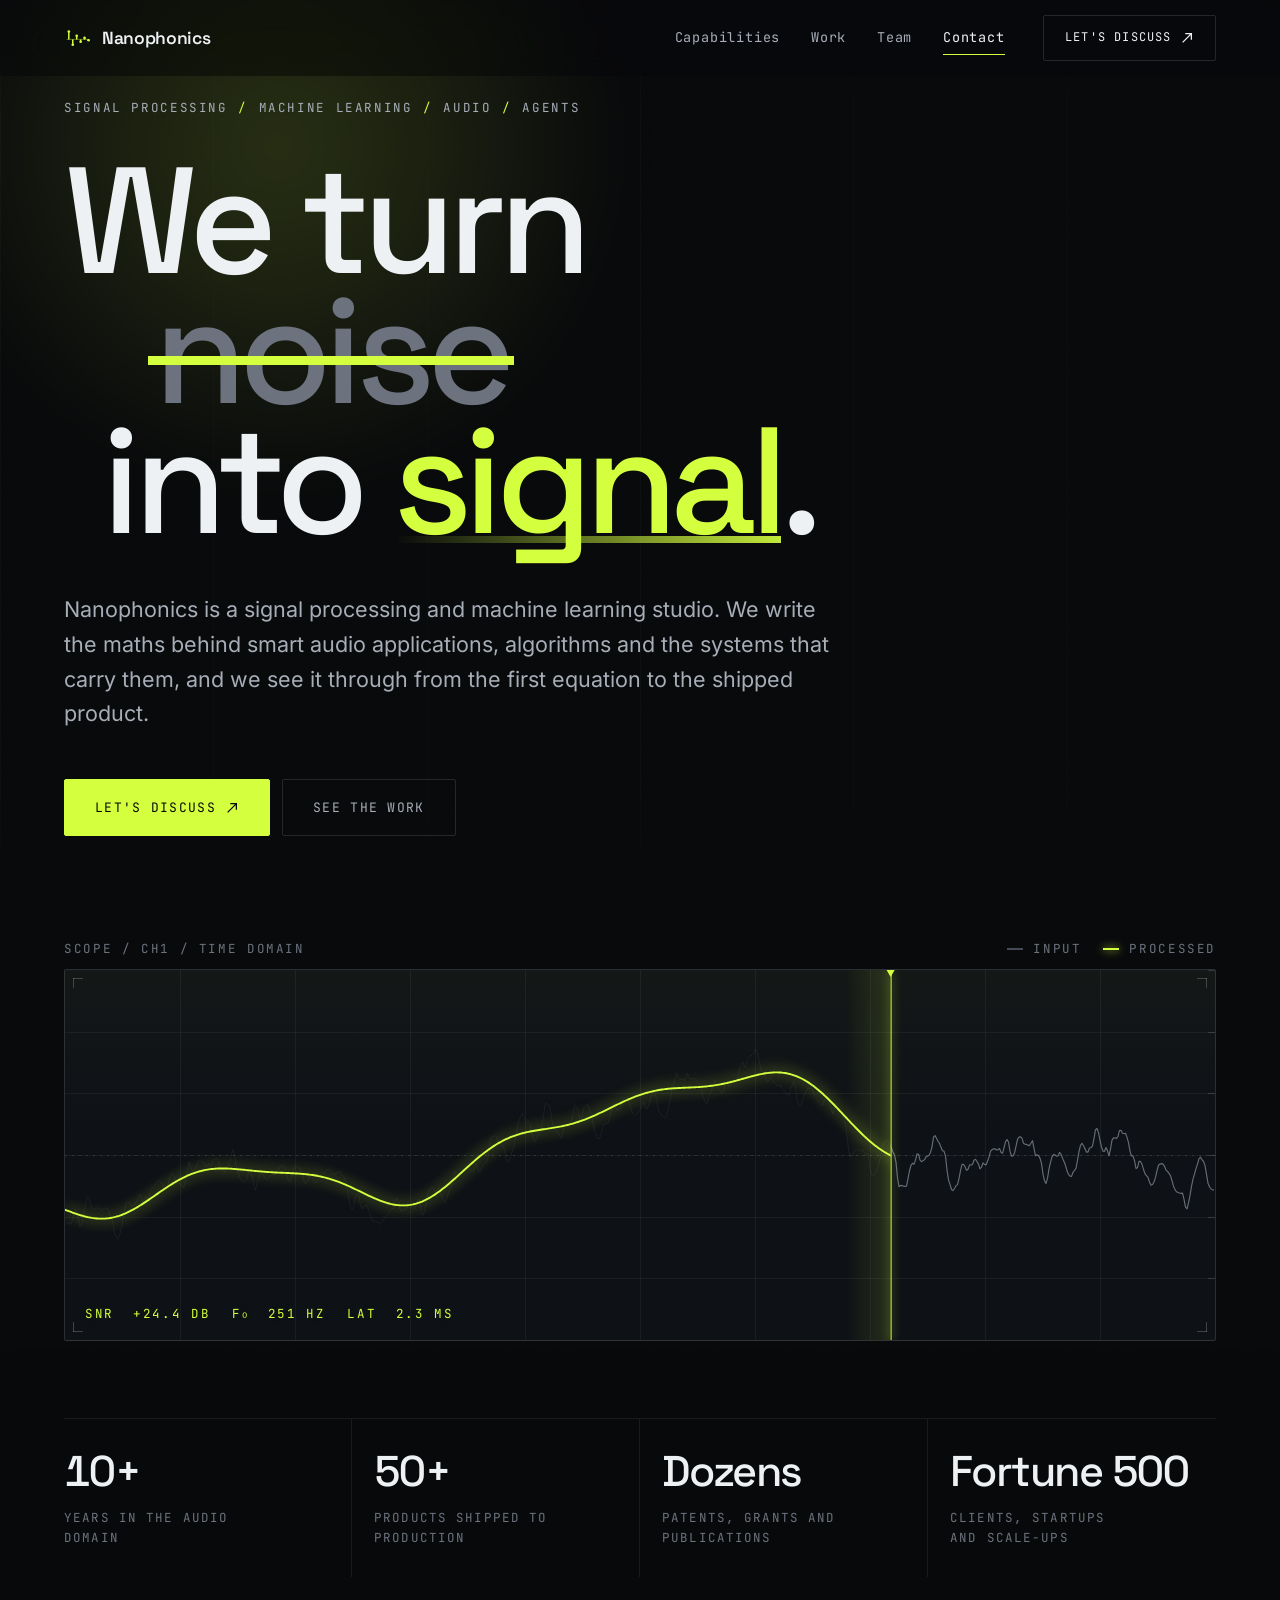
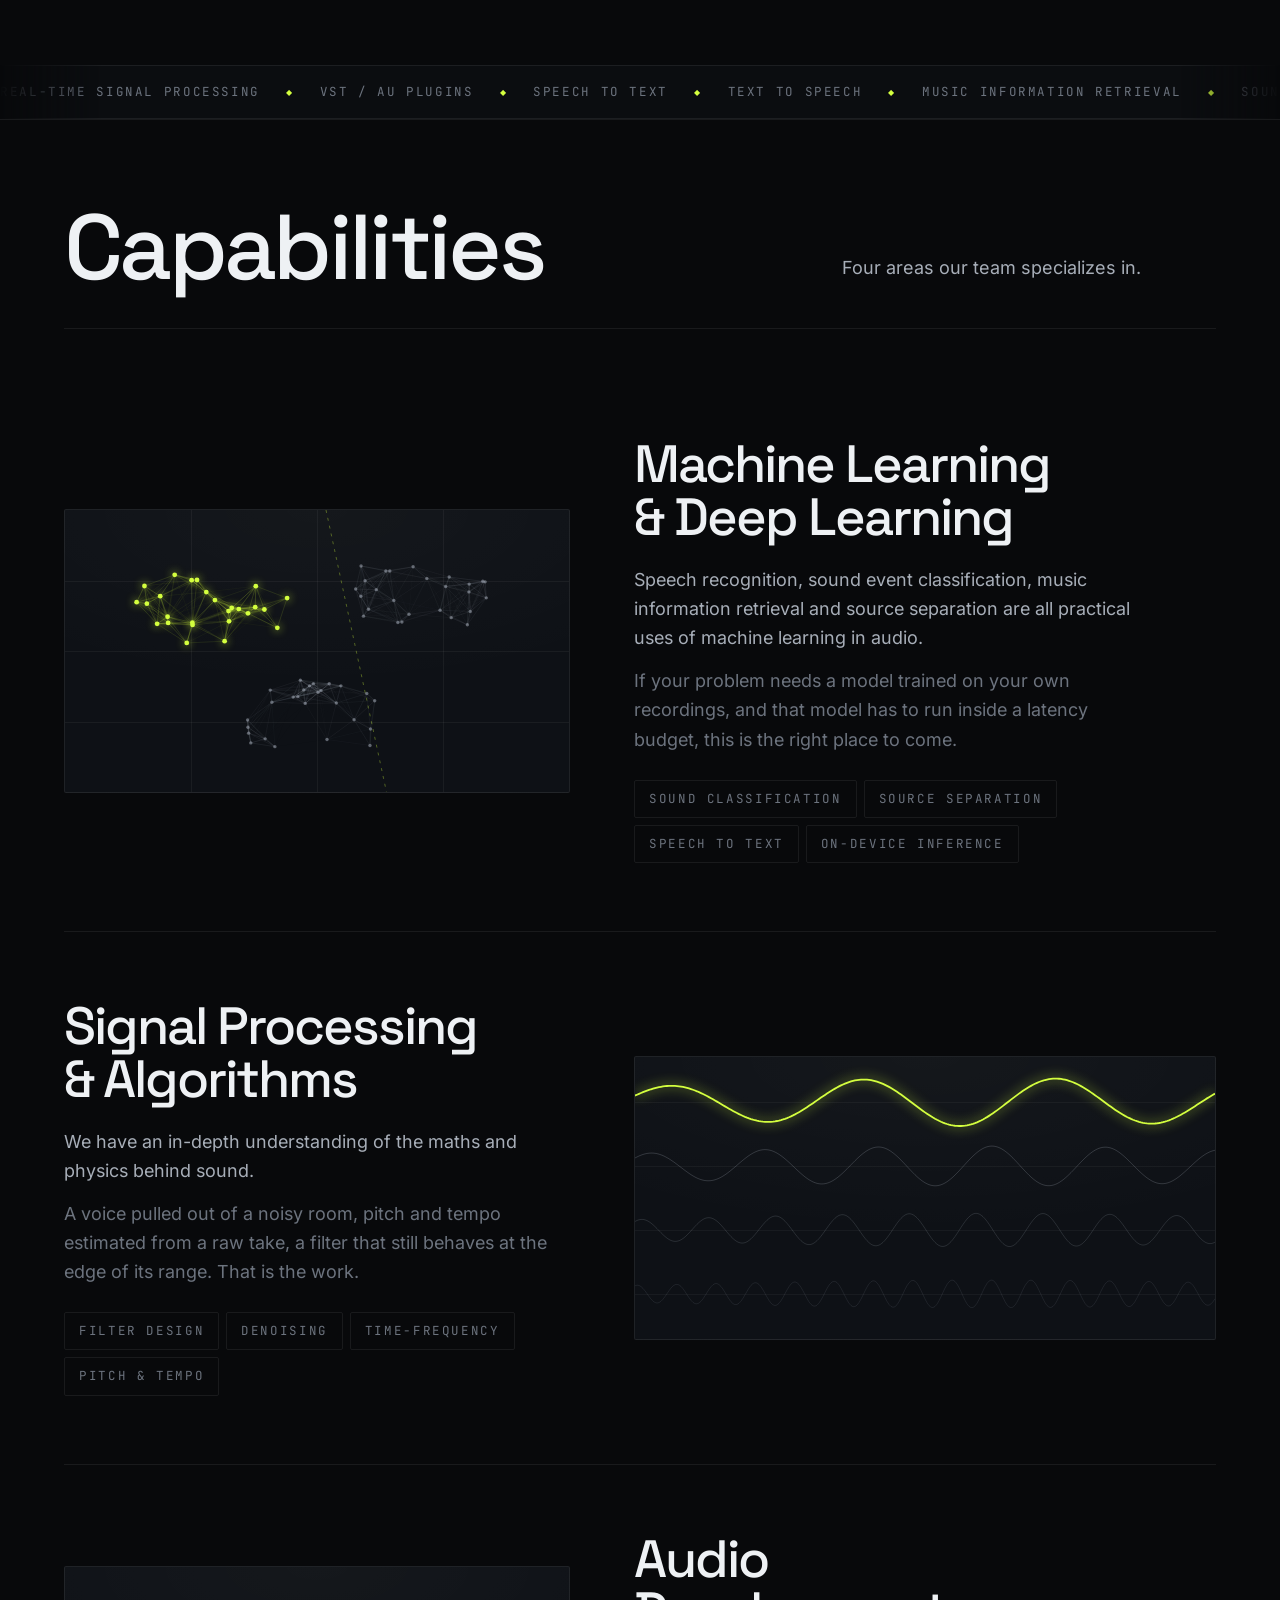
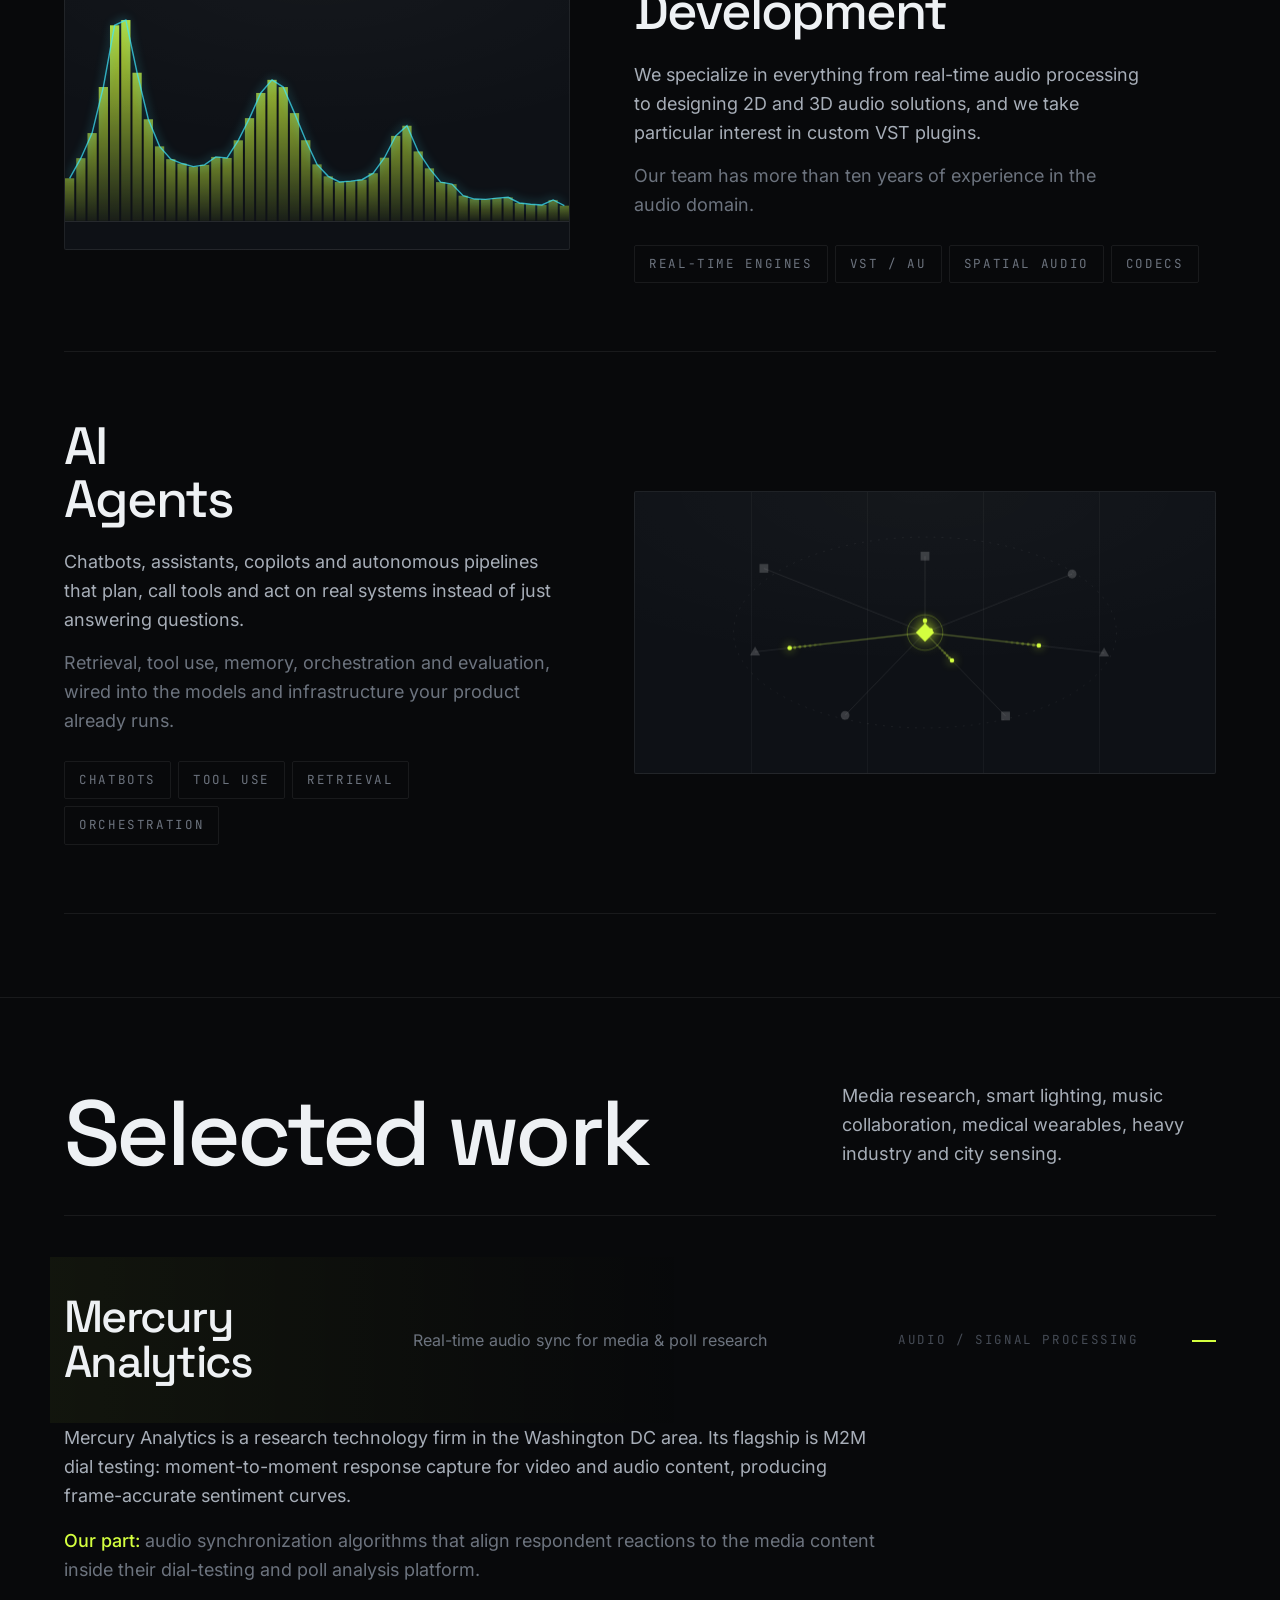
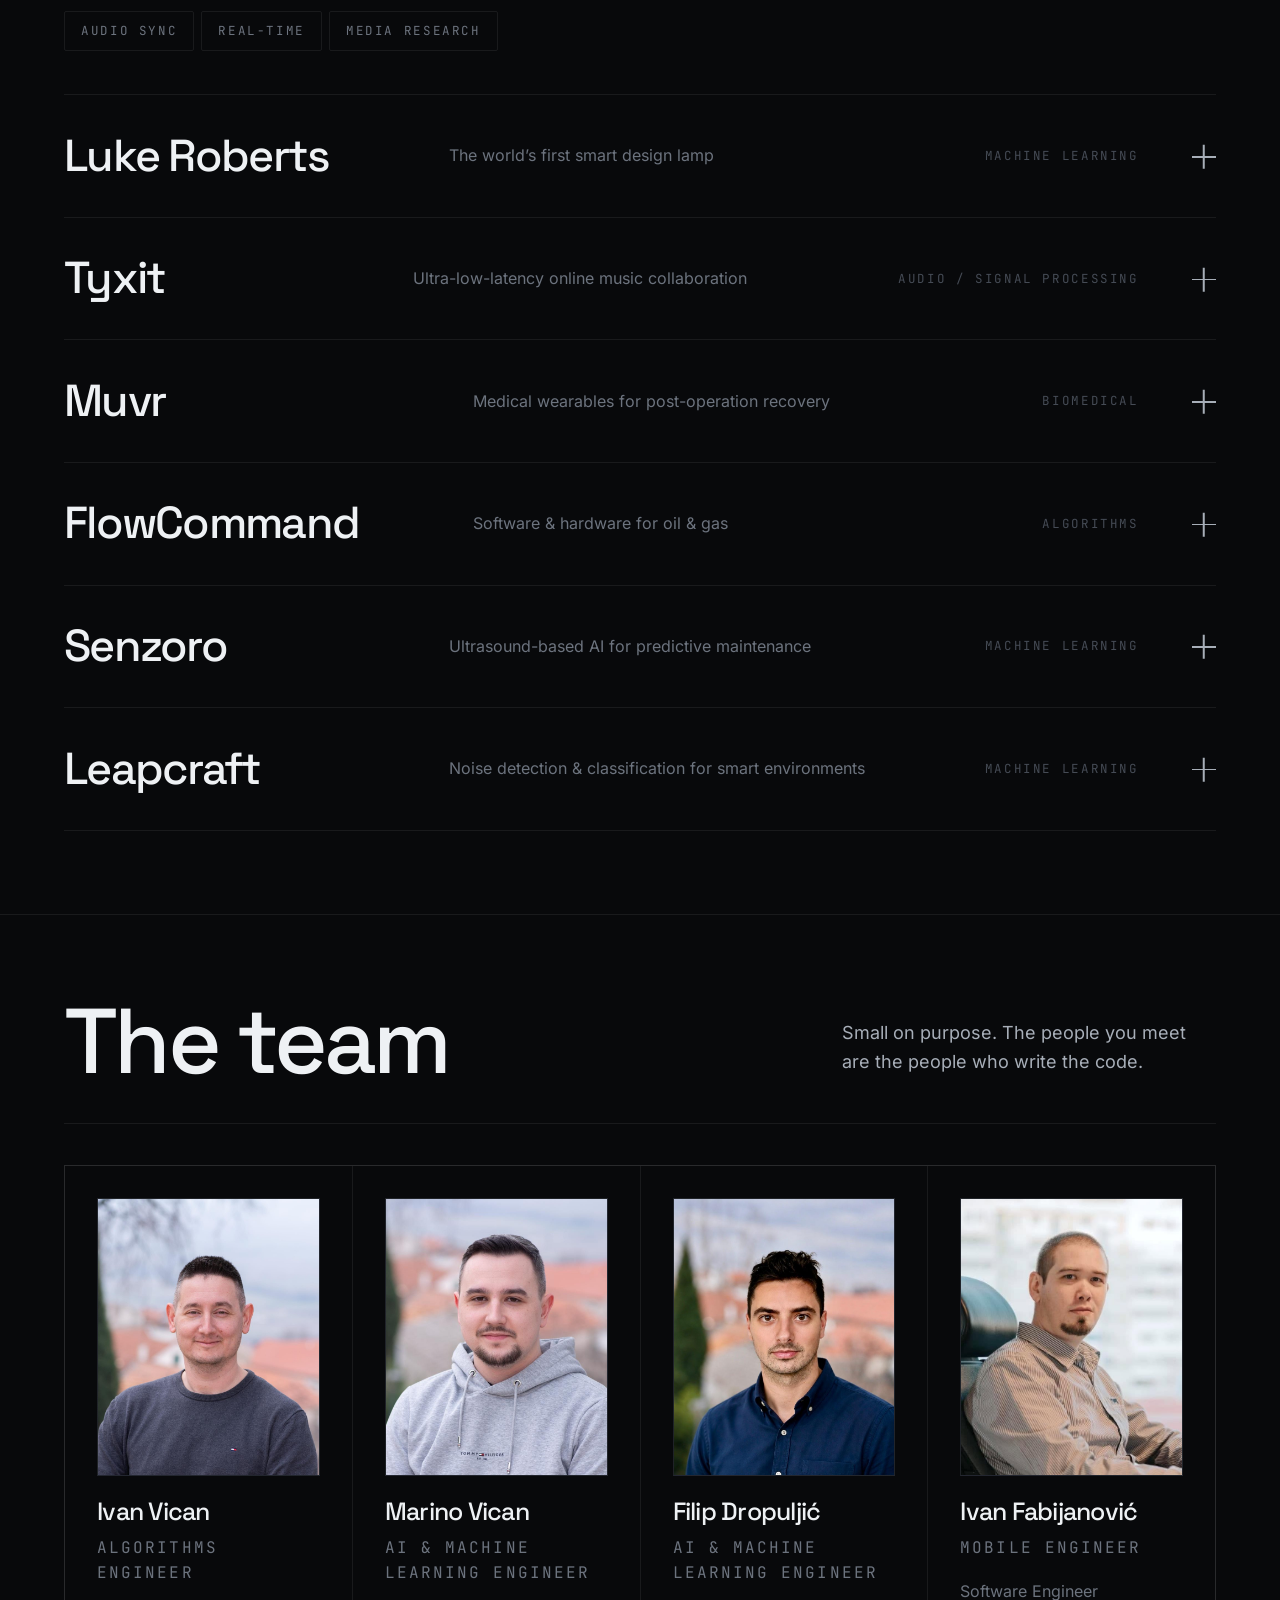
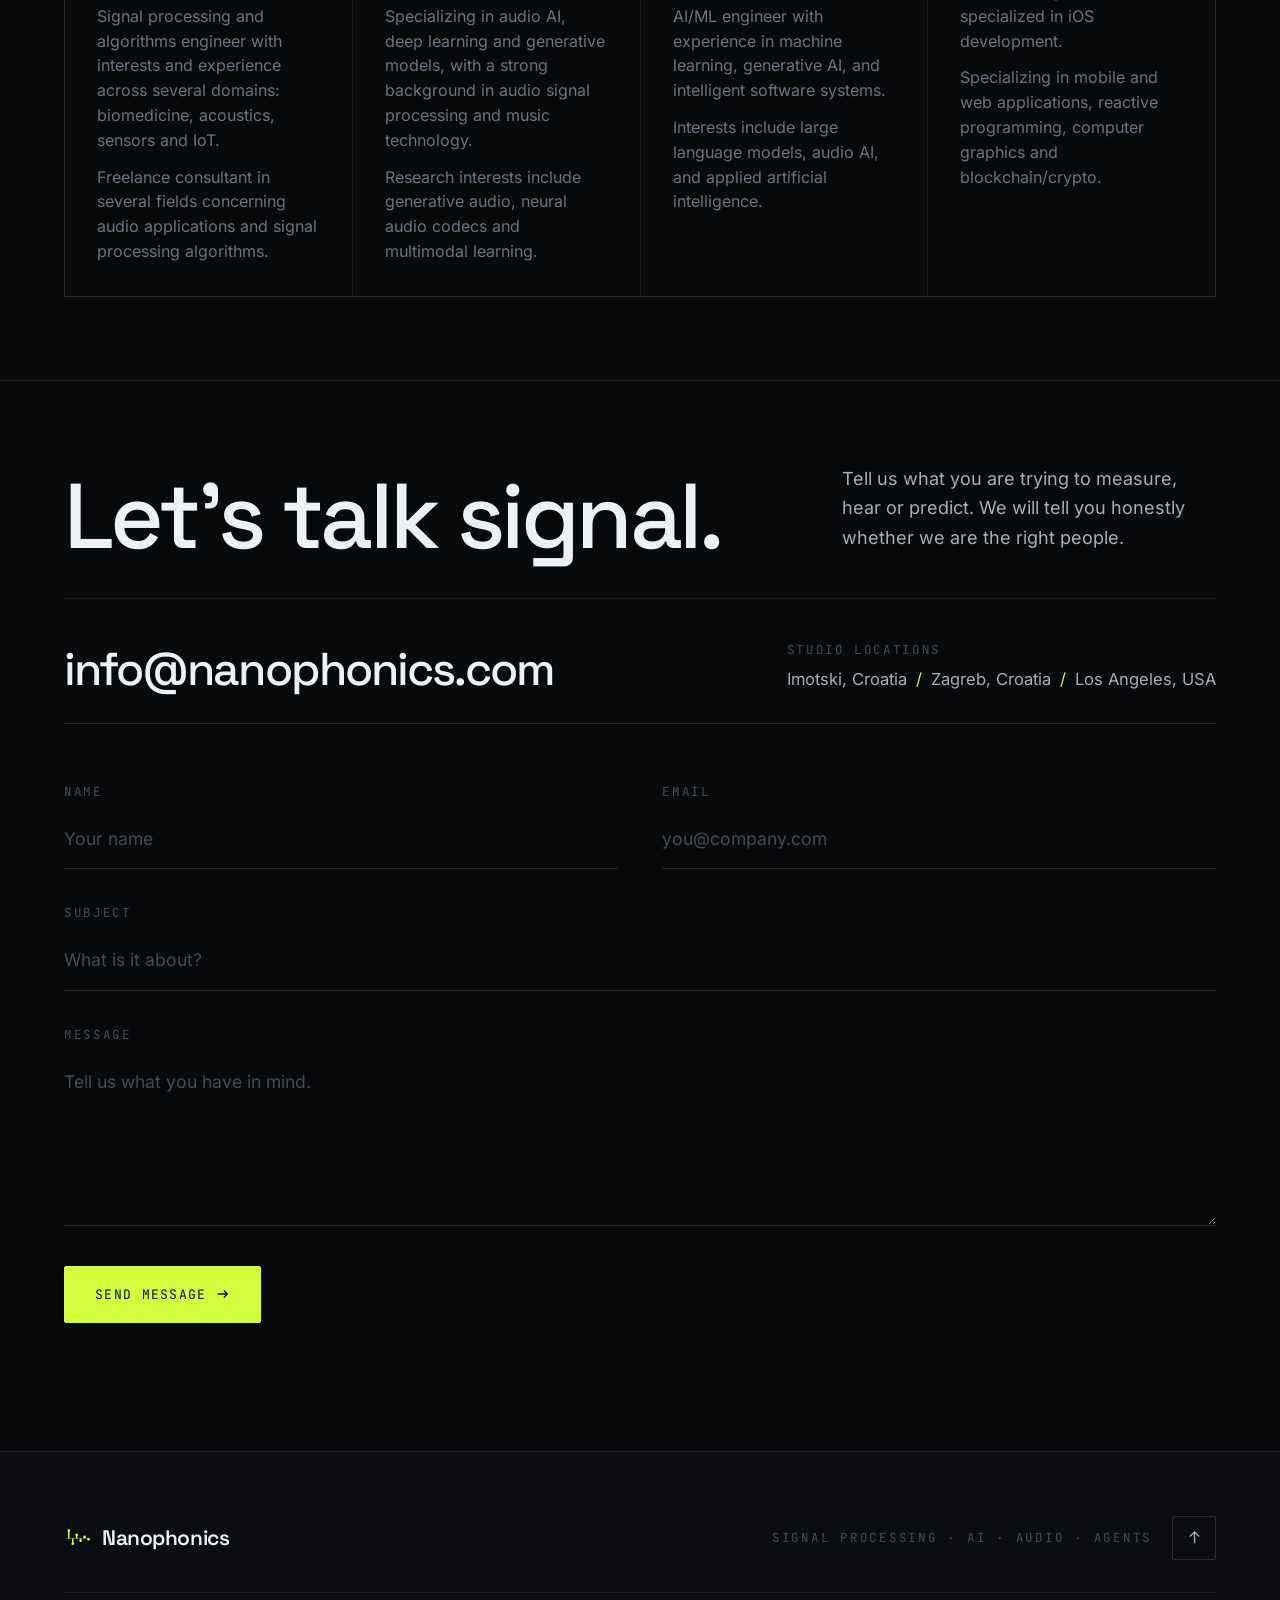
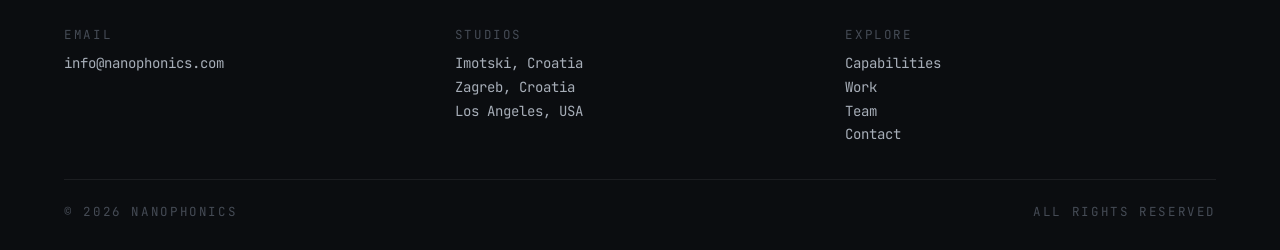
==== index.html @ eee551cf "Replace Gatsby site with the redesigned static one-pager Static HTML/CSS/JS, no build step. netlify." ====
<!DOCTYPE html>
<html lang="en">
<head>
<meta charset="utf-8" />
<meta name="viewport" content="width=device-width, initial-scale=1, viewport-fit=cover" />
<title>Nanophonics | Signal Processing, Machine Learning &amp; Audio</title>
<meta name="description" content="Nanophonics is a signal processing and machine learning studio. We write the maths behind smart audio applications, algorithms and the systems that carry them." />
<meta name="theme-color" content="#08090b" />

<meta property="og:type" content="website" />
<meta property="og:title" content="Nanophonics. We turn noise into signal." />
<meta property="og:description" content="A signal processing and machine learning studio. Real-time audio, signal processing algorithms, ML, and native mobile." />
<meta property="og:url" content="https://www.nanophonics.com/" />
<meta property="og:image" content="https://www.nanophonics.com/assets/img/og.png" />
<meta name="twitter:card" content="summary_large_image" />

<link rel="canonical" href="https://www.nanophonics.com/" />
<link rel="icon" href="assets/img/favicon.svg" type="image/svg+xml" />
<link rel="apple-touch-icon" href="assets/img/favicon.svg" />

<!-- Fonts are self-hosted in assets/fonts. No third-party requests. -->
<link rel="preload" as="font" type="font/woff2" href="assets/fonts/spacegrotesk-latin.woff2" crossorigin />
<link rel="preload" as="font" type="font/woff2" href="assets/fonts/inter-latin.woff2" crossorigin />
<link rel="preload" as="font" type="font/woff2" href="assets/fonts/jetbrainsmono-latin.woff2" crossorigin />

<link rel="stylesheet" href="assets/css/style.css" />

<!-- Gates the "hidden until revealed" styles. If main.js fails to load or JS is
     off, this class is never set and every section renders plainly visible. -->
<script>document.documentElement.classList.add('js');</script>

<script type="application/ld+json">
{
  "@context": "https://schema.org",
  "@type": "ProfessionalService",
  "name": "Nanophonics",
  "url": "https://www.nanophonics.com/",
  "email": "info@nanophonics.com",
  "description": "Signal processing, machine learning, audio development and AI agents.",
  "address": [
    { "@type": "PostalAddress", "addressLocality": "Imotski", "addressCountry": "HR" },
    { "@type": "PostalAddress", "addressLocality": "Zagreb", "addressCountry": "HR" },
    { "@type": "PostalAddress", "addressLocality": "Los Angeles", "addressRegion": "CA", "addressCountry": "US" }
  ]
}
</script>
</head>

<body>
<a class="skip" href="#main">Skip to content</a>

<!-- ══ grain + grid overlay ══ -->
<div class="fx-grid" aria-hidden="true"></div>
<div class="fx-noise" aria-hidden="true"></div>

<!-- ══════════════════ NAV ══════════════════ -->
<header class="nav" id="nav">
  <div class="nav__inner">
    <a class="brand" href="#top" aria-label="Nanophonics home">
      <svg class="brand__mark" viewBox="0 0 32 24" aria-hidden="true" fill="none" stroke="currentColor">
        <path class="brand__axis" d="M3 13 H29" stroke-width="1" opacity=".45"/>
        <path d="M5.5 13 V4 M10 13 V19.2 M14.5 13 V8.8 M19 13 V15.7 M23.5 13 V11.3 M28 13 V14" stroke-width="1.7"/>
        <g fill="currentColor" stroke="none">
          <circle cx="5.5" cy="4" r="1.5"/><circle cx="10" cy="19.2" r="1.5"/><circle cx="14.5" cy="8.8" r="1.5"/>
          <circle cx="19" cy="15.7" r="1.5"/><circle cx="23.5" cy="11.3" r="1.5"/><circle cx="28" cy="14" r="1.5"/>
        </g>
      </svg>
      <span class="brand__word">Nanophonics</span>
    </a>

    <nav class="nav__links" aria-label="Primary">
      <a href="#capabilities" data-nav>Capabilities</a>
      <a href="#work"         data-nav>Work</a>
      <a href="#team"         data-nav>Team</a>
      <a href="#contact"      data-nav>Contact</a>
    </nav>

    <a class="btn btn--sm nav__cta" href="#contact">
      <span>Let's discuss</span>
      <svg viewBox="0 0 16 16" aria-hidden="true"><path d="M3 13 L13 3 M6 3 h7 v7" fill="none" stroke="currentColor" stroke-width="1.5"/></svg>
    </a>

    <button class="nav__burger" id="burger" aria-label="Open menu" aria-expanded="false" aria-controls="mobilemenu">
      <span></span><span></span>
    </button>
  </div>
  <div class="nav__rail" aria-hidden="true"><i id="navRail"></i></div>
</header>

<div class="mobilemenu" id="mobilemenu" hidden>
  <a href="#capabilities">Capabilities</a>
  <a href="#work">Work</a>
  <a href="#team">Team</a>
  <a href="#contact">Contact</a>
  <a class="mobilemenu__mail" href="mailto:info@nanophonics.com">info@nanophonics.com</a>
</div>

<main id="main">
<span id="top"></span>

<!-- ══════════════════ HERO ══════════════════ -->
<section class="hero">
  <div class="wrap hero__inner">

    <p class="eyebrow" data-r>
      Signal processing<i>/</i>Machine Learning<i>/</i>Audio<i>/</i>Agents
    </p>

    <h1 class="hero__h1">
      <span class="line" data-r data-r-d="1">We turn</span>
      <span class="line" data-r data-r-d="2"><span class="strike">noise</span></span>
      <span class="line" data-r data-r-d="3">into <span class="hl">signal<i class="hl__u"></i></span>.</span>
    </h1>

    <p class="hero__lede" data-r data-r-d="4">
      Nanophonics is a signal&nbsp;processing and machine&nbsp;learning studio. We write the maths
      behind smart audio applications, algorithms and the systems that carry them,
      and we see it through from the first equation to the shipped product.
    </p>

    <div class="hero__cta" data-r data-r-d="5">
      <a class="btn btn--fill" href="#contact">
        <span>Let's discuss</span>
        <svg viewBox="0 0 16 16" aria-hidden="true"><path d="M3 13 L13 3 M6 3 h7 v7" fill="none" stroke="currentColor" stroke-width="1.5"/></svg>
      </a>
      <a class="btn btn--ghost" href="#work"><span>See the work</span></a>
    </div>
  </div>

  <!-- live denoise scope -->
  <figure class="scope" data-r data-r-d="6">
    <figcaption class="scope__head">
      <span class="scope__tag">SCOPE / CH1 / TIME DOMAIN</span>
      <span class="scope__legend">
        <b class="k k--dim"></b>input
        <b class="k k--acc"></b>processed
      </span>
    </figcaption>
    <div class="scope__frame">
      <canvas id="scopeCanvas" aria-label="Animated oscilloscope showing a noisy input signal being cleaned by a processing edge sweeping across the screen." role="img"></canvas>
      <div class="scope__readout">
        <span data-ro="snr">SNR &nbsp;+00.0 dB</span>
        <span data-ro="f0">f₀ &nbsp;000 Hz</span>
        <span data-ro="lat">LAT &nbsp;0.0 ms</span>
      </div>
    </div>
  </figure>

  <!-- stats -->
  <div class="wrap">
    <dl class="stats" data-r>
      <div class="stats__i"><dt data-count="10" data-suffix="+">10+</dt><dd>years in the audio domain</dd></div>
      <div class="stats__i"><dt data-count="50" data-suffix="+">50+</dt><dd>products shipped to production</dd></div>
      <div class="stats__i"><dt class="stats__nc">Dozens</dt><dd>patents, grants and publications</dd></div>
      <div class="stats__i"><dt class="stats__nc">Fortune&nbsp;500</dt><dd>clients, startups and scale-ups</dd></div>
    </dl>
  </div>
</section>

<!-- ══════════════════ TICKER ══════════════════ -->
<div class="ticker" aria-hidden="true">
  <div class="ticker__track">
    <!-- the set is duplicated so the -50% loop meets itself exactly, with no gap -->
    <div class="ticker__set">
      <span>real-time signal processing</span><i>◆</i><span>VST&nbsp;/&nbsp;AU plugins</span><i>◆</i><span>speech to text</span><i>◆</i>
      <span>text to speech</span><i>◆</i><span>music information retrieval</span><i>◆</i><span>sound classification</span><i>◆</i>
      <span>3D&nbsp;&amp;&nbsp;binaural audio</span><i>◆</i><span>sensor fusion</span><i>◆</i><span>performance optimization</span><i>◆</i>
      <span>audio codecs</span><i>◆</i><span>biomedical audio</span><i>◆</i><span>AI agents</span><i>◆</i>
    </div>
    <div class="ticker__set">
      <span>real-time signal processing</span><i>◆</i><span>VST&nbsp;/&nbsp;AU plugins</span><i>◆</i><span>speech to text</span><i>◆</i>
      <span>text to speech</span><i>◆</i><span>music information retrieval</span><i>◆</i><span>sound classification</span><i>◆</i>
      <span>3D&nbsp;&amp;&nbsp;binaural audio</span><i>◆</i><span>sensor fusion</span><i>◆</i><span>performance optimization</span><i>◆</i>
      <span>audio codecs</span><i>◆</i><span>biomedical audio</span><i>◆</i><span>AI agents</span><i>◆</i>
    </div>
  </div>
</div>

<!-- ══════════════════ CAPABILITIES ══════════════════ -->
<section class="sec" id="capabilities">
  <div class="wrap">
    <header class="sec__head" data-r>
      <h2 class="sec__title">Capabilities</h2>
      <p class="sec__note">Four areas our team specializes in.</p>
    </header>

    <div class="caps">

      <article class="cap" data-r>
        <div class="cap__viz"><canvas data-viz="embed" aria-hidden="true"></canvas></div>
        <div class="cap__body">
          <h3 class="cap__t">Machine Learning<br/>&amp; Deep Learning</h3>
          <p>Speech recognition, sound event classification, music information retrieval and source separation are all practical uses of machine learning in audio.</p>
          <p class="cap__p2">If your problem needs a model trained on your own recordings, and that model has to run inside a latency budget, this is the right place to come.</p>
          <ul class="tags">
            <li>sound classification</li><li>source separation</li><li>speech to text</li><li>on-device inference</li>
          </ul>
        </div>
      </article>

      <article class="cap" data-r>
        <div class="cap__viz"><canvas data-viz="wave" aria-hidden="true"></canvas></div>
        <div class="cap__body">
          <h3 class="cap__t">Signal Processing<br/>&amp; Algorithms</h3>
          <p>We have an in-depth understanding of the maths and physics behind sound.</p>
          <p class="cap__p2">A voice pulled out of a noisy room, pitch and tempo estimated from a raw take, a filter that still behaves at the edge of its range. That is the work.</p>
          <ul class="tags">
            <li>filter design</li><li>denoising</li><li>time-frequency</li><li>pitch &amp; tempo</li>
          </ul>
        </div>
      </article>

      <article class="cap" data-r>
        <div class="cap__viz"><canvas data-viz="spectrum" aria-hidden="true"></canvas></div>
        <div class="cap__body">
          <h3 class="cap__t">Audio<br/>Development</h3>
          <p>We specialize in everything from real-time audio processing to designing 2D and 3D audio solutions, and we take particular interest in custom VST plugins.</p>
          <p class="cap__p2">Our team has more than ten years of experience in the audio domain.</p>
          <ul class="tags">
            <li>real-time engines</li><li>VST&nbsp;/&nbsp;AU</li><li>spatial audio</li><li>codecs</li>
          </ul>
        </div>
      </article>

      <article class="cap" data-r>
        <div class="cap__viz"><canvas data-viz="agents" aria-hidden="true"></canvas></div>
        <div class="cap__body">
          <h3 class="cap__t">AI<br/>Agents</h3>
          <p>Chatbots, assistants, copilots and autonomous pipelines that plan, call tools and act on real systems instead of just answering questions.</p>
          <p class="cap__p2">Retrieval, tool use, memory, orchestration and evaluation, wired into the models and infrastructure your product already runs.</p>
          <ul class="tags">
            <li>chatbots</li><li>tool use</li><li>retrieval</li><li>orchestration</li>
          </ul>
        </div>
      </article>

    </div>
  </div>
</section>

<!-- ══════════════════ WORK ══════════════════ -->
<section class="sec sec--work" id="work">
  <div class="wrap">
    <header class="sec__head" data-r>
      <h2 class="sec__title">Selected work</h2>
      <p class="sec__note">Media research, smart lighting, music collaboration, medical wearables, heavy industry and city sensing.</p>
    </header>

    <ol class="work">

      <li class="work__row" data-r>
        <button class="work__btn" aria-expanded="true" aria-controls="w1">
          <span class="work__name">Mercury Analytics</span>
          <span class="work__kicker">Real-time audio sync for media &amp; poll research</span>
          <span class="work__meta">Audio&nbsp;/&nbsp;Signal&nbsp;processing</span>
          <span class="work__plus" aria-hidden="true"><i></i><i></i></span>
        </button>
        <div class="work__panel" id="w1">
          <div class="work__panelIn">
            <p>Mercury Analytics is a research technology firm in the Washington DC area. Its flagship is M2M dial testing: moment-to-moment response capture for video and audio content, producing frame-accurate sentiment curves.</p>
            <p class="work__role"><b>Our part:</b> audio synchronization algorithms that align respondent reactions to the media content inside their dial-testing and poll analysis platform.</p>
            <ul class="tags tags--lg"><li>audio sync</li><li>real-time</li><li>media research</li></ul>
          </div>
        </div>
      </li>

      <li class="work__row" data-r>
        <button class="work__btn" aria-expanded="true" aria-controls="w2">
          <span class="work__name">Luke Roberts</span>
          <span class="work__kicker">The world’s first smart design lamp</span>
          <span class="work__meta">Machine Learning</span>
          <span class="work__plus" aria-hidden="true"><i></i><i></i></span>
        </button>
        <div class="work__panel" id="w2">
          <div class="work__panelIn">
            <p>Luke Roberts provides unique directional lighting technology powered by artificial intelligence, to give you the perfect light for any situation.</p>
            <p class="work__role"><b>Our part:</b> senior engineers from Nanophonics provide the machine learning solutions behind this state-of-the-art lamp.</p>
            <ul class="tags tags--lg"><li>ML models</li><li>embedded</li><li>IoT</li></ul>
          </div>
        </div>
      </li>

      <li class="work__row" data-r>
        <button class="work__btn" aria-expanded="true" aria-controls="w3">
          <span class="work__name">Tyxit</span>
          <span class="work__kicker">Ultra-low-latency online music collaboration</span>
          <span class="work__meta">Audio&nbsp;/&nbsp;Signal&nbsp;processing</span>
          <span class="work__plus" aria-hidden="true"><i></i><i></i></span>
        </button>
        <div class="work__panel" id="w3">
          <div class="work__panelIn">
            <p>Tyxit lets musicians play together over the internet with latency low enough to stay in time.</p>
            <p class="work__role"><b>Our part:</b> Nanophonics engineers helped develop novel audio codecs and real-time adaptive latency handling, so performance holds up through strong network interruptions and low bandwidth.</p>
            <ul class="tags tags--lg"><li>audio codecs</li><li>jitter buffering</li><li>real-time</li></ul>
          </div>
        </div>
      </li>

      <li class="work__row" data-r>
        <button class="work__btn" aria-expanded="true" aria-controls="w4">
          <span class="work__name">Muvr</span>
          <span class="work__kicker">Medical wearables for post-operation recovery</span>
          <span class="work__meta">Biomedical</span>
          <span class="work__plus" aria-hidden="true"><i></i><i></i></span>
        </button>
        <div class="work__panel" id="w4">
          <div class="work__panelIn">
            <p>Muvr’s proprietary wearable sensors enable real-time joint motion tracking on a smartphone. More than 18,000 data points per minute and intelligent algorithms produce accurate, objective and actionable insight.</p>
            <p class="work__role"><b>Our part:</b> Nanophonics fine-tuned the signal processing algorithms in order to improve patient recovery rates.</p>
            <ul class="tags tags--lg"><li>sensor fusion</li><li>motion tracking</li><li>mobile</li></ul>
          </div>
        </div>
      </li>

      <li class="work__row" data-r>
        <button class="work__btn" aria-expanded="true" aria-controls="w5">
          <span class="work__name">FlowCommand</span>
          <span class="work__kicker">Software &amp; hardware for oil &amp; gas</span>
          <span class="work__meta">Algorithms</span>
          <span class="work__plus" aria-hidden="true"><i></i><i></i></span>
        </button>
        <div class="work__panel" id="w5">
          <div class="work__panelIn">
            <p>FlowCommand is a full-service technology company providing software and hardware for oil &amp; gas companies. Their mission is simple: reduce risk and cost with expertly architected, breakthrough technology.</p>
            <p class="work__role"><b>Our part:</b> we contributed the velocity tracking and prediction technology, through signal processing and algorithm work.</p>
            <ul class="tags tags--lg"><li>estimation</li><li>prediction</li><li>industrial</li></ul>
          </div>
        </div>
      </li>

      <li class="work__row" data-r>
        <button class="work__btn" aria-expanded="true" aria-controls="w6">
          <span class="work__name">Senzoro</span>
          <span class="work__kicker">Ultrasound-based AI for predictive maintenance</span>
          <span class="work__meta">Machine Learning</span>
          <span class="work__plus" aria-hidden="true"><i></i><i></i></span>
        </button>
        <div class="work__panel" id="w6">
          <div class="work__panelIn">
            <p>Senzoro is a Vienna-based company doing predictive maintenance with ultrasound and AI, detecting bearing damage, lubrication problems and cavitation on industrial machines.</p>
            <p class="work__role"><b>Our part:</b> machine learning algorithms that predict failures in CNC and similar machines from ultrasonic sensor data.</p>
            <ul class="tags tags--lg"><li>ultrasound</li><li>predictive maintenance</li><li>classification</li></ul>
          </div>
        </div>
      </li>

      <li class="work__row" data-r>
        <button class="work__btn" aria-expanded="true" aria-controls="w7">
          <span class="work__name">Leapcraft</span>
          <span class="work__kicker">Noise detection &amp; classification for smart environments</span>
          <span class="work__meta">Machine Learning</span>
          <span class="work__plus" aria-hidden="true"><i></i><i></i></span>
        </button>
        <div class="work__panel" id="w7">
          <div class="work__panelIn">
            <p>Leapcraft is a Copenhagen company doing sensing-as-a-service for smart cities and buildings, covering air quality, noise and thermal comfort.</p>
            <p class="work__role"><b>Our part:</b> noise detection and classification algorithms for environmental sensing in cities and buildings.</p>
            <ul class="tags tags--lg"><li>sound classification</li><li>environmental sensing</li><li>edge</li></ul>
          </div>
        </div>
      </li>

    </ol>
  </div>
</section>

<!-- ══════════════════ TEAM ══════════════════ -->
<section class="sec sec--team" id="team">
  <div class="wrap">
    <header class="sec__head" data-r>
      <h2 class="sec__title">The team</h2>
      <p class="sec__note">Small on purpose. The people you meet are the people who write the code.</p>
    </header>

    <div class="team">

      <article class="member" data-r>
        <div class="member__photo">
          <img src="assets/img/team/ivan-vican.jpg" alt="Ivan Vican" loading="lazy" decoding="async" onerror="this.closest('.member__photo').classList.add('is-empty')" />
          <span class="member__ph" aria-hidden="true">IV</span>
        </div>
        <div class="member__info">
          <h3>Ivan Vican</h3>
          <p class="member__role">Algorithms Engineer</p>
          <p>Signal processing and algorithms engineer with interests and experience across several domains: biomedicine, acoustics, sensors and IoT.</p>
          <p>Freelance consultant in several fields concerning audio applications and signal processing algorithms.</p>
        </div>
      </article>

      <article class="member" data-r>
        <div class="member__photo">
          <img src="assets/img/team/marino-vican.jpg" alt="Marino Vican" loading="lazy" decoding="async" onerror="this.closest('.member__photo').classList.add('is-empty')" />
          <span class="member__ph" aria-hidden="true">MV</span>
        </div>
        <div class="member__info">
          <h3>Marino Vican</h3>
          <p class="member__role">AI &amp; Machine Learning Engineer</p>
          <p>Specializing in audio AI, deep learning and generative models, with a strong background in audio signal processing and music technology.</p>
          <p>Research interests include generative audio, neural audio codecs and multimodal learning.</p>
        </div>
      </article>

      <article class="member" data-r>
        <div class="member__photo">
          <img src="assets/img/team/filip-dropuljic.jpg" alt="Filip Dropuljić" loading="lazy" decoding="async" onerror="this.closest('.member__photo').classList.add('is-empty')" />
          <span class="member__ph" aria-hidden="true">FD</span>
        </div>
        <div class="member__info">
          <h3>Filip Dropuljić</h3>
          <p class="member__role">AI &amp; Machine Learning Engineer</p>
          <p>AI/ML engineer with experience in machine learning, generative AI, and intelligent software systems.</p>
          <p>Interests include large language models, audio AI, and applied artificial intelligence.</p>
        </div>
      </article>

      <article class="member" data-r>
        <div class="member__photo">
          <img src="assets/img/team/ivan-fabijanovic.jpg" alt="Ivan Fabijanović" loading="lazy" decoding="async" onerror="this.closest('.member__photo').classList.add('is-empty')" />
          <span class="member__ph" aria-hidden="true">IF</span>
        </div>
        <div class="member__info">
          <h3>Ivan Fabijanović</h3>
          <p class="member__role">Mobile Engineer</p>
          <p>Software Engineer specialized in iOS development.</p>
          <p>Specializing in mobile and web applications, reactive programming, computer graphics and blockchain/crypto.</p>
        </div>
      </article>

    </div>
  </div>
</section>

<!-- ══════════════════ CONTACT ══════════════════ -->
<section class="sec sec--contact" id="contact">
  <div class="wrap">
    <header class="sec__head" data-r>
      <h2 class="sec__title">Let's talk <br class="br-m"/>signal.</h2>
      <p class="sec__note">Tell us what you are trying to measure, hear or predict. We will tell you honestly whether we are the right people.</p>
    </header>

    <div class="contact">

      <div class="contact__bar" data-r>
        <p class="bigmail">info@nanophonics.com</p>
        <dl class="details">
          <div>
            <dt>Studio locations</dt>
            <dd>Imotski, Croatia<i>/</i>Zagreb, Croatia<i>/</i>Los Angeles, USA</dd>
          </div>
        </dl>
      </div>

      <form class="form" id="contactForm" data-r novalidate
            method="POST"
            action=""
            name="contact" data-netlify="true" netlify-honeypot="_gotcha">
        <!-- On Netlify hosting the attributes above register the form at deploy
             time and submissions land in the Netlify dashboard. Anywhere else,
             set a Formspree/Basin endpoint in `action`; with neither, the form
             falls back to opening the visitor's mail client. -->
        <input type="hidden" name="form-name" value="contact" />
        <div class="field">
          <label for="f-name">Name</label>
          <input id="f-name" name="name" type="text" autocomplete="name" required placeholder="Your name" />
          <span class="field__err" data-err></span>
        </div>
        <div class="field">
          <label for="f-email">Email</label>
          <input id="f-email" name="email" type="email" autocomplete="email" required placeholder="you@company.com" />
          <span class="field__err" data-err></span>
        </div>
        <div class="field field--full">
          <label for="f-subject">Subject</label>
          <input id="f-subject" name="subject" type="text" placeholder="What is it about?" />
          <span class="field__err" data-err></span>
        </div>
        <div class="field field--full">
          <label for="f-message">Message</label>
          <textarea id="f-message" name="message" rows="5" required placeholder="Tell us what you have in mind."></textarea>
          <span class="field__err" data-err></span>
        </div>

        <!-- honeypot -->
        <input class="hp" type="text" name="_gotcha" tabindex="-1" autocomplete="off" aria-hidden="true" />

        <div class="form__foot">
          <button class="btn btn--fill" type="submit">
            <span>Send message</span>
            <svg viewBox="0 0 16 16" aria-hidden="true"><path d="M2 8 h11 M9 4 l4 4 l-4 4" fill="none" stroke="currentColor" stroke-width="1.5"/></svg>
          </button>
          <p class="form__status" id="formStatus" role="status" aria-live="polite"></p>
        </div>
      </form>

    </div>
  </div>
</section>
</main>

<!-- ══════════════════ FOOTER ══════════════════ -->
<footer class="foot">
  <div class="wrap">
    <div class="foot__top">
      <a class="brand brand--foot" href="#top">
        <svg class="brand__mark" viewBox="0 0 32 24" aria-hidden="true" fill="none" stroke="currentColor">
          <path class="brand__axis" d="M3 13 H29" stroke-width="1" opacity=".45"/>
          <path d="M5.5 13 V4 M10 13 V19.2 M14.5 13 V8.8 M19 13 V15.7 M23.5 13 V11.3 M28 13 V14" stroke-width="1.7"/>
          <g fill="currentColor" stroke="none">
            <circle cx="5.5" cy="4" r="1.5"/><circle cx="10" cy="19.2" r="1.5"/><circle cx="14.5" cy="8.8" r="1.5"/>
            <circle cx="19" cy="15.7" r="1.5"/><circle cx="23.5" cy="11.3" r="1.5"/><circle cx="28" cy="14" r="1.5"/>
          </g>
        </svg>
        <span class="brand__word">Nanophonics</span>
      </a>
      <p class="foot__claim">Signal processing&nbsp;· AI&nbsp;· audio&nbsp;· agents</p>
      <a class="foot__up" href="#top" aria-label="Back to top">
        <svg viewBox="0 0 16 16" aria-hidden="true"><path d="M8 14 V2 M3 7 l5-5 l5 5" fill="none" stroke="currentColor" stroke-width="1.5"/></svg>
      </a>
    </div>

    <dl class="legal">
      <div>
        <dt>Email</dt>
        <dd><a href="mailto:info@nanophonics.com">info@nanophonics.com</a></dd>
      </div>
      <div>
        <dt>Studios</dt>
        <dd>Imotski, Croatia<br/>Zagreb, Croatia<br/>Los Angeles, USA</dd>
      </div>
      <div>
        <dt>Explore</dt>
        <dd><a href="#capabilities">Capabilities</a><br/><a href="#work">Work</a><br/><a href="#team">Team</a><br/><a href="#contact">Contact</a></dd>
      </div>
    </dl>

    <div class="foot__bar">
      <span>© <span id="year">2026</span> Nanophonics</span>
      <span class="foot__coord">All rights reserved</span>
    </div>
  </div>
</footer>

<script src="assets/js/main.js" defer></script>
</body>
</html>
---- assets/css/style.css ----
/* ═══════════════════════════════════════════════════════════════
   NANOPHONICS — Oscilloscope Lab
   0. tokens · 1. reset · 2. primitives · 3. fx · 4. nav
   5. hero · 6. ticker · 7. capabilities · 8. work
   9. team · 10. contact · 11. footer · 12. motion · 13. responsive
   ═══════════════════════════════════════════════════════════════ */

/* ── 0a. FONTS (self-hosted — no third-party CDN, no GDPR exposure) ──
   All three are variable fonts, so one file per family per subset
   covers the whole weight range we use. */
@font-face{
  font-family:'Space Grotesk'; font-style:normal; font-weight:300 700; font-display:swap;
  src:url('../fonts/spacegrotesk-latin.woff2') format('woff2');
  unicode-range:U+0000-00FF, U+0131, U+0152-0153, U+02BB-02BC, U+02C6, U+02DA, U+02DC, U+0304, U+0308, U+0329, U+2000-206F, U+20AC, U+2122, U+2191, U+2193, U+2212, U+2215, U+FEFF, U+FFFD;
}
@font-face{
  font-family:'Space Grotesk'; font-style:normal; font-weight:300 700; font-display:swap;
  src:url('../fonts/spacegrotesk-latin-ext.woff2') format('woff2');
  unicode-range:U+0100-02BA, U+02BD-02C5, U+02C7-02CC, U+02CE-02D7, U+02DD-02FF, U+0304, U+0308, U+0329, U+1D00-1DBF, U+1E00-1E9F, U+1EF2-1EFF, U+2020, U+20A0-20AB, U+20AD-20C0, U+2113, U+2C60-2C7F, U+A720-A7FF;
}
@font-face{
  font-family:'Inter'; font-style:normal; font-weight:100 900; font-display:swap;
  src:url('../fonts/inter-latin.woff2') format('woff2');
  unicode-range:U+0000-00FF, U+0131, U+0152-0153, U+02BB-02BC, U+02C6, U+02DA, U+02DC, U+0304, U+0308, U+0329, U+2000-206F, U+20AC, U+2122, U+2191, U+2193, U+2212, U+2215, U+FEFF, U+FFFD;
}
@font-face{
  font-family:'Inter'; font-style:normal; font-weight:100 900; font-display:swap;
  src:url('../fonts/inter-latin-ext.woff2') format('woff2');
  unicode-range:U+0100-02BA, U+02BD-02C5, U+02C7-02CC, U+02CE-02D7, U+02DD-02FF, U+0304, U+0308, U+0329, U+1D00-1DBF, U+1E00-1E9F, U+1EF2-1EFF, U+2020, U+20A0-20AB, U+20AD-20C0, U+2113, U+2C60-2C7F, U+A720-A7FF;
}
@font-face{
  font-family:'JetBrains Mono'; font-style:normal; font-weight:100 800; font-display:swap;
  src:url('../fonts/jetbrainsmono-latin.woff2') format('woff2');
  unicode-range:U+0000-00FF, U+0131, U+0152-0153, U+02BB-02BC, U+02C6, U+02DA, U+02DC, U+0304, U+0308, U+0329, U+2000-206F, U+20AC, U+2122, U+2191, U+2193, U+2212, U+2215, U+FEFF, U+FFFD;
}
@font-face{
  font-family:'JetBrains Mono'; font-style:normal; font-weight:100 800; font-display:swap;
  src:url('../fonts/jetbrainsmono-latin-ext.woff2') format('woff2');
  unicode-range:U+0100-02BA, U+02BD-02C5, U+02C7-02CC, U+02CE-02D7, U+02DD-02FF, U+0304, U+0308, U+0329, U+1D00-1DBF, U+1E00-1E9F, U+1EF2-1EFF, U+2020, U+20A0-20AB, U+20AD-20C0, U+2113, U+2C60-2C7F, U+A720-A7FF;
}

/* ── 0. TOKENS ─────────────────────────────────────────────── */
:root{
  /* surface */
  --bg:        #08090b;
  --bg-2:      #0b0d10;
  --panel:     #0e1116;
  --panel-2:   #121620;

  /* line */
  --line:      rgb(255 255 255 / .07);
  --line-2:    rgb(255 255 255 / .12);
  --line-3:    rgb(255 255 255 / .20);

  /* ink */
  --ink:       #eef1f4;
  --ink-2:     #a7aeb8;
  --ink-3:     #6c737e;
  --ink-4:     #454b55;

  /* accent — signal lime */
  --acc:       #d4ff3f;
  --acc-dim:   #9fc02c;
  --acc-glow:  rgb(212 255 63 / .16);
  --acc-ink:   #0a0c05;

  /* secondary — used only inside data viz */
  --cyan:      #3fe8ff;

  /* type */
  --f-dsp: "Space Grotesk", "Segoe UI", system-ui, sans-serif;
  --f-txt: "Inter", "Segoe UI", system-ui, sans-serif;
  --f-mon: "JetBrains Mono", ui-monospace, "SFMono-Regular", Consolas, monospace;

  /* metrics */
  --wrap: 1280px;
  --gut: clamp(22px, 5vw, 68px);
  --nav-h: 76px;
  --r: 2px;                      /* radius: near-zero, instrument-like */

  --ease: cubic-bezier(.22,1,.36,1);
  --ease-io: cubic-bezier(.65,0,.35,1);
}

/* ── 1. RESET ──────────────────────────────────────────────── */
*,*::before,*::after{ box-sizing:border-box; }
*{ margin:0; padding:0; }

html{
  -webkit-text-size-adjust:100%;
  scroll-behavior:smooth;
  scroll-padding-top:calc(var(--nav-h) + 24px);
}

body{
  background:var(--bg);
  color:var(--ink);
  font-family:var(--f-txt);
  font-size:17.5px;
  line-height:1.62;
  font-synthesis-weight:none;
  -webkit-font-smoothing:antialiased;
  -moz-osx-font-smoothing:grayscale;
  overflow-x:hidden;
}

img,svg,canvas{ display:block; max-width:100%; }
img{ height:auto; }
button,input,textarea{ font:inherit; color:inherit; background:none; border:none; }
button{ cursor:pointer; }
a{ color:inherit; text-decoration:none; }
ul,ol{ list-style:none; }

::selection{ background:var(--acc); color:var(--acc-ink); }

:focus-visible{
  outline:2px solid var(--acc);
  outline-offset:3px;
  border-radius:1px;
}

.skip{
  position:fixed; top:8px; left:8px; z-index:999;
  padding:10px 16px; background:var(--acc); color:var(--acc-ink);
  font:500 13px/1 var(--f-mon); transform:translateY(-200%);
  transition:transform .2s;
}
.skip:focus{ transform:none; }

/* ── 2. PRIMITIVES ─────────────────────────────────────────── */
.wrap{
  width:100%;
  max-width:var(--wrap);
  margin-inline:auto;
  padding-inline:var(--gut);
}

/* mono micro-label */
.eyebrow,
.work__meta,
.tags li,
.scope__tag,
.scope__legend,
.scope__readout,
.member__role,
.details dt,
.legal dt,
.foot__bar,
.field label,
.ticker,
.stats dd{
  font-family:var(--f-mon);
  font-size:12.5px;
  letter-spacing:.13em;
  text-transform:uppercase;
  font-weight:400;
}

.eyebrow{
  display:block;
  color:var(--ink-2);
  margin-bottom:clamp(24px,3.2vw,38px);
}
/* accent lives in the separators, so nothing sits in front of the line */
.eyebrow i{
  color:var(--acc);
  font-style:normal;
  padding-inline:.85em;
}

/* buttons */
.btn{
  --pad: 17px 30px;
  position:relative; display:inline-flex; align-items:center; gap:.7em;
  padding:var(--pad);
  font-family:var(--f-mon); font-size:13px; letter-spacing:.1em; text-transform:uppercase;
  border:1px solid var(--line-2); border-radius:var(--r);
  color:var(--ink); overflow:hidden; isolation:isolate;
  transition:color .3s var(--ease), border-color .3s var(--ease);
}
.btn svg{ width:14px; height:14px; flex:none; transition:transform .35s var(--ease); }
.btn::before{
  content:""; position:absolute; inset:0; z-index:-1;
  background:var(--acc);
  transform:translateY(101%);
  transition:transform .42s var(--ease);
}
.btn:hover{ color:var(--acc-ink); border-color:var(--acc); }
.btn:hover::before{ transform:none; }
.btn:hover svg{ transform:translate(2px,-2px); }
.btn--fill{ background:var(--acc); color:var(--acc-ink); border-color:var(--acc); }
.btn--fill::before{ background:var(--ink); }
.btn--fill:hover{ color:var(--bg); border-color:var(--ink); }
.btn--ghost{ color:var(--ink-2); }
.btn--sm{ --pad: 12px 21px; font-size:12px; }
.btn--wide{ width:100%; justify-content:center; }

/* tag pills */
.tags{ display:flex; flex-wrap:wrap; gap:7px; margin-top:26px; }
.tags li{
  padding:8px 14px; color:var(--ink-3);
  border:1px solid var(--line); border-radius:var(--r);
  transition:color .25s, border-color .25s;
}
.tags--lg li{ font-size:12.5px; padding:9px 16px; }

/* section shell */
.sec{
  position:relative;
  padding-block:clamp(58px,6.5vw,90px);
  border-top:1px solid var(--line);
}
/* title left, supporting line right, both seated on a hairline rule */
.sec__head{
  display:grid;
  grid-template-columns:minmax(0,1fr) minmax(0,34ch);
  gap:clamp(18px,4vw,72px);
  align-items:end;
  margin-bottom:clamp(28px,3.2vw,46px);
  padding-bottom:clamp(24px,3vw,40px);
  border-bottom:1px solid var(--line);
}
.sec__title{
  font-family:var(--f-dsp);
  font-weight:500;
  font-size:clamp(44px,7.4vw,92px);
  line-height:.94;
  letter-spacing:-.04em;
}
.sec__note{
  color:var(--ink-2);
  font-size:clamp(15px,1.45vw,18px);
  padding-bottom:.45em;
}
.br-m{ display:none; }

/* ── 3. FX LAYERS ──────────────────────────────────────────── */
.fx-grid{
  position:fixed; inset:0; z-index:0; pointer-events:none;
  background-image:
    linear-gradient(to right, rgb(255 255 255 / .028) 1px, transparent 1px);
  background-size:calc(100% / 6) 100%;
  max-width:var(--wrap); margin-inline:auto;
  opacity:.9;
  -webkit-mask-image:linear-gradient(to bottom, transparent, #000 12%, #000 88%, transparent);
          mask-image:linear-gradient(to bottom, transparent, #000 12%, #000 88%, transparent);
}
.fx-noise{
  position:fixed; inset:-50%; z-index:1; pointer-events:none;
  opacity:.16; mix-blend-mode:overlay;
  background-image:url("data:image/svg+xml,%3Csvg xmlns='http://www.w3.org/2000/svg' width='140' height='140'%3E%3Cfilter id='n'%3E%3CfeTurbulence type='fractalNoise' baseFrequency='.85' numOctaves='3'/%3E%3C/filter%3E%3Crect width='100%25' height='100%25' filter='url(%23n)'/%3E%3C/svg%3E");
  animation:grain 7s steps(6) infinite;
}
@keyframes grain{
  0%,100%{ transform:translate(0,0) }
  20%{ transform:translate(-3%,2%) }
  40%{ transform:translate(2%,-3%) }
  60%{ transform:translate(-2%,-2%) }
  80%{ transform:translate(3%,1%) }
}
main,.nav,.foot{ position:relative; z-index:2; }

/* ── 4. NAV ────────────────────────────────────────────────── */
.nav{
  position:fixed; inset:0 0 auto; z-index:100;
  height:var(--nav-h);
  backdrop-filter:blur(14px) saturate(160%);
  -webkit-backdrop-filter:blur(14px) saturate(160%);
  background:rgb(8 9 11 / .55);
  border-bottom:1px solid transparent;
  transition:background .35s, border-color .35s;
}
.nav.is-stuck{ background:rgb(8 9 11 / .88); border-bottom-color:var(--line); }

.nav__inner{
  height:var(--nav-h);
  max-width:var(--wrap); margin-inline:auto;
  padding-inline:var(--gut);
  display:flex; align-items:center; gap:clamp(16px,3vw,44px);
}

.brand{ display:inline-flex; align-items:center; gap:10px; flex:none; }
.brand__mark{ width:28px; height:21px; color:var(--acc); overflow:visible; }
/* the axis line brightens on hover; the stems stay put */
.brand__axis{ transition:opacity .35s; }
.brand:hover .brand__axis{ opacity:.9; }
.brand__word{
  font-family:var(--f-dsp); font-weight:600; font-size:17.5px;
  letter-spacing:-.02em;
}

.nav__links{ display:flex; gap:clamp(14px,2.4vw,32px); margin-left:auto; }
.nav__links a{
  position:relative; display:inline-flex; align-items:baseline;
  font-family:var(--f-mon); font-size:13.5px; letter-spacing:.06em;
  color:var(--ink-2);
  padding-block:6px;
  transition:color .25s;
}
.nav__links a::after{
  content:""; position:absolute; left:0; bottom:0; height:1px; width:100%;
  background:var(--acc); transform:scaleX(0); transform-origin:right;
  transition:transform .4s var(--ease);
}
.nav__links a:hover,
.nav__links a.is-active{ color:var(--ink); }
.nav__links a:hover::after,
.nav__links a.is-active::after{ transform:scaleX(1); transform-origin:left; }

.nav__cta{ flex:none; }

/* scroll progress rail */
.nav__rail{
  position:absolute; left:0; right:0; bottom:-1px; height:1px;
  background:transparent; overflow:hidden;
}
.nav__rail i{
  display:block; height:100%; width:100%;
  background:var(--acc);
  transform:scaleX(0); transform-origin:left;
  box-shadow:0 0 12px var(--acc);
}

/* burger */
.nav__burger{
  display:none; width:40px; height:40px; margin-left:auto;
  position:relative; flex:none;
}
.nav__burger span{
  position:absolute; left:9px; width:22px; height:1.5px; background:var(--ink);
  transition:transform .35s var(--ease), opacity .2s;
}
.nav__burger span:nth-child(1){ top:17px; }
.nav__burger span:nth-child(2){ top:23px; }
.nav__burger[aria-expanded="true"] span:nth-child(1){ transform:translateY(3px) rotate(45deg); }
.nav__burger[aria-expanded="true"] span:nth-child(2){ transform:translateY(-3px) rotate(-45deg); }

.mobilemenu{
  position:fixed; inset:var(--nav-h) 0 auto; z-index:99;
  background:rgb(8 9 11 / .97);
  backdrop-filter:blur(20px);
  -webkit-backdrop-filter:blur(20px);
  border-bottom:1px solid var(--line);
  padding:20px var(--gut) 32px;
  display:flex; flex-direction:column;
}
.mobilemenu[hidden]{ display:none; }
.mobilemenu a{
  display:flex; align-items:baseline;
  padding:18px 0; border-bottom:1px solid var(--line);
  font-family:var(--f-dsp); font-size:30px; font-weight:500; letter-spacing:-.025em;
}
.mobilemenu__mail{
  font-size:16px !important; font-family:var(--f-mon) !important;
  color:var(--ink-2); border-bottom:0 !important; padding-top:26px !important;
}

/* ── 5. HERO ───────────────────────────────────────────────── */
.hero{
  padding-top:calc(var(--nav-h) + clamp(8px,1.8vw,22px));
  padding-bottom:clamp(56px,7vw,88px);
  position:relative;
}
.hero::before{  /* soft accent bloom, top-left */
  content:""; position:absolute; z-index:-1;
  top:-14%; left:-8%; width:min(760px,78vw); aspect-ratio:1;
  background:radial-gradient(circle, var(--acc-glow), transparent 66%);
  filter:blur(30px); pointer-events:none;
}
.hero__inner{ position:relative; }

.hero__h1{
  font-family:var(--f-dsp);
  font-weight:500;
  font-size:clamp(56px,11.8vw,172px);
  line-height:.86;
  letter-spacing:-.05em;
  margin-bottom:clamp(28px,3.6vw,48px);
}
.hero__h1 .line{ display:block; }
.hero__h1 .line:nth-child(2){ padding-left:clamp(0px,7vw,120px); }
.hero__h1 .line:nth-child(3){ padding-left:clamp(0px,3vw,52px); }

/* "noise" gets struck through */
.strike{ position:relative; color:var(--ink-3); display:inline-block; }
.strike::after{
  content:""; position:absolute; left:-.04em; right:-.04em; top:54%;
  height:.055em; background:var(--acc);
  transform-origin:left;
  transition:transform .8s .5s var(--ease);
}
.js .strike::after{ transform:scaleX(0); }
.js .is-in .strike::after{ transform:scaleX(1); }

/* "signal" gets a scanning underline */
.hl{ position:relative; display:inline-block; color:var(--acc); }
.hl__u{
  position:absolute; left:0; bottom:.02em; height:.045em; width:100%;
  background:linear-gradient(90deg,transparent,var(--acc),transparent);
  transform-origin:left;
  transition:transform .9s .7s var(--ease);
}
.js .hl__u{ transform:scaleX(0); }
.js .is-in .hl__u{ transform:scaleX(1); animation:sweep 3.4s 1.7s var(--ease-io) infinite; }
@keyframes sweep{
  0%,72%,100%{ background-position:0% 0; }
  36%{ background-position:200% 0; }
}
.hl__u{ background-size:220% 100%; }

.hero__lede{
  max-width:56ch;
  font-size:clamp(16px,1.7vw,21.5px);
  line-height:1.62;
  color:var(--ink-2);
  margin-bottom:clamp(32px,4vw,48px);
}
.hero__cta{ display:flex; flex-wrap:wrap; gap:12px; }

/* scope */
.scope{
  margin-top:clamp(56px,8vw,110px);
  padding-inline:var(--gut);
  max-width:var(--wrap); margin-inline:auto;
}
.scope__head{
  display:flex; justify-content:space-between; align-items:center;
  gap:16px; flex-wrap:wrap;
  padding-bottom:10px;
  color:var(--ink-3);
}
.scope__legend{ display:inline-flex; align-items:center; gap:8px; color:var(--ink-3); }
.k{ width:16px; height:2px; display:inline-block; margin-right:2px; }
.k--dim{ background:var(--ink-4); }
.k--acc{ background:var(--acc); box-shadow:0 0 8px var(--acc); }
.scope__legend b + b{ margin-left:14px; }

.scope__frame{
  position:relative;
  border:1px solid var(--line-2);
  border-radius:var(--r);
  background:
    linear-gradient(180deg, rgb(212 255 63 / .028), transparent 45%),
    var(--panel);
  overflow:hidden;
}
.scope__frame::after{  /* corner ticks */
  content:""; position:absolute; inset:8px; pointer-events:none;
  background:
    linear-gradient(var(--line-3),var(--line-3)) 0 0/10px 1px no-repeat,
    linear-gradient(var(--line-3),var(--line-3)) 0 0/1px 10px no-repeat,
    linear-gradient(var(--line-3),var(--line-3)) 100% 0/10px 1px no-repeat,
    linear-gradient(var(--line-3),var(--line-3)) 100% 0/1px 10px no-repeat,
    linear-gradient(var(--line-3),var(--line-3)) 0 100%/10px 1px no-repeat,
    linear-gradient(var(--line-3),var(--line-3)) 0 100%/1px 10px no-repeat,
    linear-gradient(var(--line-3),var(--line-3)) 100% 100%/10px 1px no-repeat,
    linear-gradient(var(--line-3),var(--line-3)) 100% 100%/1px 10px no-repeat;
}
#scopeCanvas{ width:100%; height:clamp(220px,32vw,370px); }
.scope__readout{
  position:absolute; left:20px; bottom:16px;
  display:flex; gap:22px; flex-wrap:wrap;
  color:var(--acc); text-shadow:0 0 14px var(--acc-glow);
  pointer-events:none;
}

/* stats */
.stats{
  margin-top:clamp(48px,6vw,80px);
  display:grid; grid-template-columns:repeat(4,minmax(0,1fr));
  border-top:1px solid var(--line);
}
.stats__i{
  padding:30px 26px 30px 0;
  border-right:1px solid var(--line);
}
.stats__i:last-child{ border-right:0; }
.stats__i:not(:first-child){ padding-left:22px; }
/* one size for every value, numeral or word, so the row reads as one rank
   instead of two big numbers next to two small phrases */
.stats dt{
  font-family:var(--f-dsp); font-weight:500;
  font-size:clamp(29px,3.5vw,43px); line-height:1.06;
  letter-spacing:-.035em; color:var(--ink);
  font-variant-numeric:tabular-nums;
  white-space:nowrap;
}
.stats__nc span{ color:var(--acc); margin-inline:.08em; }
.stats dd{
  color:var(--ink-3); margin-top:14px; line-height:1.55; letter-spacing:.09em;
  max-width:22ch;
}

/* ── 6. TICKER ─────────────────────────────────────────────── */
.ticker{
  border-block:1px solid var(--line);
  background:var(--bg-2);
  overflow:hidden; padding-block:16px;
  color:var(--ink-3);
  -webkit-mask-image:linear-gradient(90deg,transparent,#000 8%,#000 92%,transparent);
          mask-image:linear-gradient(90deg,transparent,#000 8%,#000 92%,transparent);
}
/* Two identical sets sit side by side and the track slides exactly one set
   width (-50%) before restarting, so the loop meets itself with no gap.
   The gap lives inside each set (plus a trailing one) so spacing stays even
   across the seam. */
.ticker__track{
  display:flex;
  width:max-content;
  animation:ticker 52s linear infinite;
  will-change:transform;
}
.ticker__set{
  display:flex; gap:26px; align-items:center;
  padding-right:26px;
  flex:none;
}
.ticker__track i{ color:var(--acc); font-style:normal; font-size:8px; }
@keyframes ticker{
  from{ transform:translateX(0); }
  to  { transform:translateX(-50%); }
}

/* ── 7. CAPABILITIES ───────────────────────────────────────── */

.cap{
  display:grid;
  grid-template-columns:minmax(0,1fr) minmax(0,1.15fr);
  gap:clamp(24px,5vw,72px);
  align-items:center;
  padding-block:clamp(40px,5.5vw,68px);
  border-bottom:1px solid var(--line);
  position:relative;
}
.cap::before{  /* accent bar that grows on hover */
  content:""; position:absolute; left:0; top:-1px; height:1px; width:100%;
  background:var(--acc); transform:scaleX(0); transform-origin:left;
  transition:transform .6s var(--ease);
}
.cap:hover::before{ transform:scaleX(1); }
.cap:nth-child(even) .cap__viz{ order:2; }

.cap__viz{
  position:relative;
  border:1px solid var(--line);
  border-radius:var(--r);
  background:
    radial-gradient(120% 90% at 50% 0%, rgb(255 255 255 / .028), transparent 70%),
    var(--panel);
  overflow:hidden;
  transition:border-color .4s;
}
.cap:hover .cap__viz{ border-color:var(--line-2); }
.cap__viz canvas{ width:100%; height:clamp(205px,22vw,296px); }

.cap__t{
  font-family:var(--f-dsp); font-weight:500;
  font-size:clamp(32px,4.1vw,54px); line-height:1.0;
  letter-spacing:-.038em;
  margin-bottom:22px;
}
.cap__body p{ color:var(--ink-2); max-width:46ch; font-size:clamp(15px,1.4vw,18px); }
.cap__p2{ margin-top:14px; color:var(--ink-3) !important; }
.cap:hover .tags li{ color:var(--ink-2); border-color:var(--line-2); }

/* ── 8. WORK ───────────────────────────────────────────────── */
.work__row{ border-bottom:1px solid var(--line); }

.work__btn{
  width:100%; text-align:left;
  display:grid;
  grid-template-columns:minmax(180px,1.05fr) minmax(0,1.5fr) auto 44px;
  align-items:center; gap:clamp(14px,2.6vw,40px);
  padding-block:clamp(26px,3vw,40px);
  position:relative;
  transition:padding-inline .45s var(--ease);
}
.work__btn::before{
  content:""; position:absolute; inset:0 -14px; z-index:-1;
  background:linear-gradient(90deg, rgb(212 255 63 / .05), transparent 55%);
  opacity:0; transition:opacity .45s;
}
.work__btn:hover::before,
.work__btn[aria-expanded="true"]::before{ opacity:1; }
.work__btn:hover{ padding-inline:14px; }

.work__name{
  font-family:var(--f-dsp); font-weight:500;
  font-size:clamp(26px,3.5vw,48px); line-height:1;
  letter-spacing:-.038em;
  transition:color .3s;
}
.work__kicker{ color:var(--ink-3); font-size:16px; line-height:1.45; }
.work__meta{ color:var(--ink-4); justify-self:end; white-space:nowrap; }

.work__btn:hover .work__name{ color:var(--acc); }

.work__plus{ position:relative; width:24px; height:24px; justify-self:end; }
.work__plus i{
  position:absolute; inset:50% 0 auto; height:1.5px; background:var(--ink-2);
  transition:transform .4s var(--ease), background .3s;
}
.work__plus i:last-child{ transform:rotate(90deg); }
.work__btn[aria-expanded="true"] .work__plus i{ background:var(--acc); }
.work__btn[aria-expanded="true"] .work__plus i:last-child{ transform:rotate(0deg); }

/* Collapsed only when JS is there to expand it again; without JS every
   entry stays open and readable. `[hidden]` then gets the UA display:none,
   which also keeps collapsed copy out of the accessibility tree. */
.work__panel{ overflow:hidden; transition:height .5s var(--ease); }
.js .work__panel{ height:0; }
.work__panelIn{
  padding-bottom:clamp(30px,3.4vw,48px);
}
.work__panelIn > *{ max-width:74ch; }
.work__panelIn p{ color:var(--ink-2); font-size:clamp(15px,1.4vw,18px); }
.work__role{ margin-top:16px; color:var(--ink-3) !important; }
.work__role b{ color:var(--acc); font-weight:500; }

/* ── 9. TEAM ───────────────────────────────────────────────── */
.team{
  display:grid; grid-template-columns:repeat(4,minmax(0,1fr));
  gap:1px; background:var(--line);
  border:1px solid var(--line);
}
.member{
  background:var(--bg);
  padding:clamp(22px,2.5vw,32px);
  transition:background .45s;
}
.member:hover{ background:var(--panel); }

.member__photo{
  position:relative; aspect-ratio:4/5; overflow:hidden;
  background:
    linear-gradient(145deg, var(--panel-2), var(--panel));
  border:1px solid var(--line);
  margin-bottom:22px;
}
.member__photo img{
  width:100%; height:100%; object-fit:cover;
  transition:transform .8s var(--ease);
}
.member:hover .member__photo img{ transform:scale(1.03); }
/* initials placeholder shown when the photo file is missing */
.member__ph{
  position:absolute; inset:0; display:none;
  align-items:center; justify-content:center;
  font-family:var(--f-dsp); font-weight:500;
  font-size:clamp(44px,5vw,72px); letter-spacing:-.04em;
  color:var(--ink-4);
}
.member__photo.is-empty img{ display:none; }
.member__photo.is-empty .member__ph{ display:flex; }
.member__photo.is-empty::after{
  content:"PHOTO PENDING";
  position:absolute; left:12px; bottom:12px;
  font:400 10px/1 var(--f-mon); letter-spacing:.16em;
  color:var(--ink-4);
}
.member__info h3{
  font-family:var(--f-dsp); font-weight:500;
  font-size:clamp(21px,1.95vw,26px); letter-spacing:-.03em; line-height:1.12;
  text-wrap:balance;
}
.member__role{
  color:var(--acc); margin:10px 0 18px;
}
.member__info p{ color:var(--ink-3); font-size:16px; line-height:1.55; }
.member__info p + p{ margin-top:12px; }

/* ── 10. CONTACT ───────────────────────────────────────────── */
.sec--contact{ padding-bottom:clamp(80px,10vw,140px); }

/* address on the left, studios on the right, both on one rule, then the form
   spans the full width underneath. A 50/50 split left the email column empty. */
.contact__bar{
  display:flex; justify-content:space-between; align-items:flex-end;
  gap:clamp(20px,4vw,56px); flex-wrap:wrap;
  padding-bottom:clamp(20px,2.4vw,30px);
  margin-bottom:clamp(38px,4.5vw,62px);
  border-bottom:1px solid var(--line-2);
}

.bigmail{
  font-family:var(--f-dsp); font-weight:500;
  font-size:clamp(24px,3.6vw,48px);
  letter-spacing:-.042em; line-height:1.05;
  user-select:all;                 /* one click selects the whole address */
}

.details dt{ color:var(--ink-4); margin-bottom:7px; }
.details dd{ color:var(--ink-2); font-size:16.5px; line-height:1.55; }
.details dd i{ color:var(--acc); font-style:normal; padding-inline:.55em; }

/* form: two columns, the long fields span both */
.form{
  display:grid;
  grid-template-columns:1fr 1fr;
  gap:26px clamp(24px,3.5vw,52px);
}
.field--full{ grid-column:1 / -1; }
.form__foot{
  grid-column:1 / -1;
  display:flex; align-items:center; gap:24px; flex-wrap:wrap;
  margin-top:6px;
}
.field{ display:grid; gap:8px; }
.field label{ color:var(--ink-4); }
.field input,
.field textarea{
  width:100%;
  padding:15px 0;
  background:transparent;
  border-bottom:1px solid var(--line-2);
  color:var(--ink); font-size:17.5px; font-family:var(--f-txt);
  transition:border-color .3s;
  resize:vertical;
}
.field input::placeholder,
.field textarea::placeholder{ color:var(--ink-4); }
.field input:focus,
.field textarea:focus{ outline:none; border-bottom-color:var(--acc); }
.field:focus-within label{ color:var(--acc); }
.field__err{
  font:400 12px/1.4 var(--f-mon); letter-spacing:.1em; text-transform:uppercase;
  color:#ff6b6b; min-height:0;
}
.field.is-bad input,
.field.is-bad textarea{ border-bottom-color:#ff6b6b; }

.hp{ position:absolute !important; left:-9999px; width:1px; height:1px; opacity:0; }
.form__status{
  font:400 13px/1.5 var(--f-mon); letter-spacing:.08em;
  color:var(--acc); margin:0;
}
.form__status.is-bad{ color:#ff6b6b; }

/* ── 11. FOOTER ────────────────────────────────────────────── */
.foot{
  border-top:1px solid var(--line);
  background:var(--bg-2);
  padding-top:clamp(44px,5vw,68px);
  padding-bottom:28px;
}
.foot__top{
  display:flex; align-items:center; gap:20px; flex-wrap:wrap;
  padding-bottom:32px; border-bottom:1px solid var(--line);
}
.brand--foot .brand__word{ font-size:21px; }
.foot__claim{
  font-family:var(--f-mon); font-size:12.5px; letter-spacing:.14em; text-transform:uppercase;
  color:var(--ink-4); margin-left:auto;
}
.foot__up{
  width:44px; height:44px; display:grid; place-items:center;
  border:1px solid var(--line-2); border-radius:var(--r);
  color:var(--ink-2);
  transition:color .3s, border-color .3s, transform .3s var(--ease);
}
.foot__up svg{ width:15px; height:15px; }
.foot__up:hover{ color:var(--acc); border-color:var(--acc); transform:translateY(-3px); }

.legal{
  display:grid; grid-template-columns:repeat(3,minmax(0,1fr));
  gap:24px 20px;
  padding-block:32px;
  border-bottom:1px solid var(--line);
}
.legal dt{ color:var(--ink-4); margin-bottom:7px; }
.legal dd{ color:var(--ink-2); font:400 14px/1.7 var(--f-mon); word-break:break-word; }
.legal dd a{ transition:color .25s; }
.legal dd a:hover{ color:var(--acc); }

.foot__bar{
  display:flex; justify-content:space-between; gap:16px; flex-wrap:wrap;
  padding-top:22px; color:var(--ink-4);
}

/* ── 12. REVEAL / MOTION ───────────────────────────────────── */
/* The hidden-until-revealed state is gated on `.js` (set inline in <head>),
   so a failed script can never leave the page blank. */
.js [data-r]{
  opacity:0;
  transform:translateY(26px);
  transition:opacity .85s var(--ease), transform .85s var(--ease);
  transition-delay:calc(var(--d,0) * 70ms);
}
.js [data-r].is-in{ opacity:1; transform:none; }

@media (prefers-reduced-motion: reduce){
  html{ scroll-behavior:auto; }
  *,*::before,*::after{
    animation-duration:.01ms !important;
    animation-iteration-count:1 !important;
    transition-duration:.01ms !important;
  }
  [data-r]{ opacity:1 !important; transform:none !important; }
  .fx-noise{ display:none; }
}

/* ── 13. RESPONSIVE ────────────────────────────────────────── */
@media (max-width: 1080px){
  /* stack the row: name + toggle on line 1, then kicker, then meta.
     Explicit areas, because auto-placement scrambles 4 children across 2 columns. */
  .work__btn{
    grid-template-columns:minmax(0,1fr) 32px;
    grid-template-areas:
      "name plus"
      "kick ."
      "meta .";
    row-gap:10px;
  }
  .work__name  { grid-area:name; }
  .work__kicker{ grid-area:kick; }
  .work__meta  { grid-area:meta; justify-self:start; }
  .work__plus  { grid-area:plus; align-self:start; margin-top:.2em; }

  .team{ grid-template-columns:repeat(2,minmax(0,1fr)); }
  .form{ grid-template-columns:1fr; }
}

@media (max-width: 900px){
  :root{ --nav-h:66px; }

  .sec__head{ grid-template-columns:1fr; gap:18px; align-items:start; }
  .sec__note{ padding-bottom:0; }
  .nav__links, .nav__cta{ display:none; }
  .nav__burger{ display:block; }

  .cap{ grid-template-columns:1fr; gap:26px; }
  .cap:nth-child(even) .cap__viz{ order:0; }

  .stats{ grid-template-columns:1fr 1fr; }
  .stats__i{ border-bottom:1px solid var(--line); }
  .stats__i:nth-child(2n){ border-right:0; padding-left:26px; }
  .stats__i:nth-child(2n+1){ padding-left:0; }
  .stats__i:nth-last-child(-n+2){ border-bottom:0; }
  .br-m{ display:inline; }
}

@media (max-width: 620px){
  .hero__h1 .line:nth-child(2),
  .hero__h1 .line:nth-child(3){ padding-left:0; }
  .team{ grid-template-columns:1fr; }
  .legal{ grid-template-columns:1fr; gap:22px; }
  .scope__readout{ left:14px; bottom:12px; gap:14px; font-size:11px !important; }
  .btn{ --pad:15px 22px; font-size:12px; }
  .foot__claim{ margin-left:0; width:100%; }
}
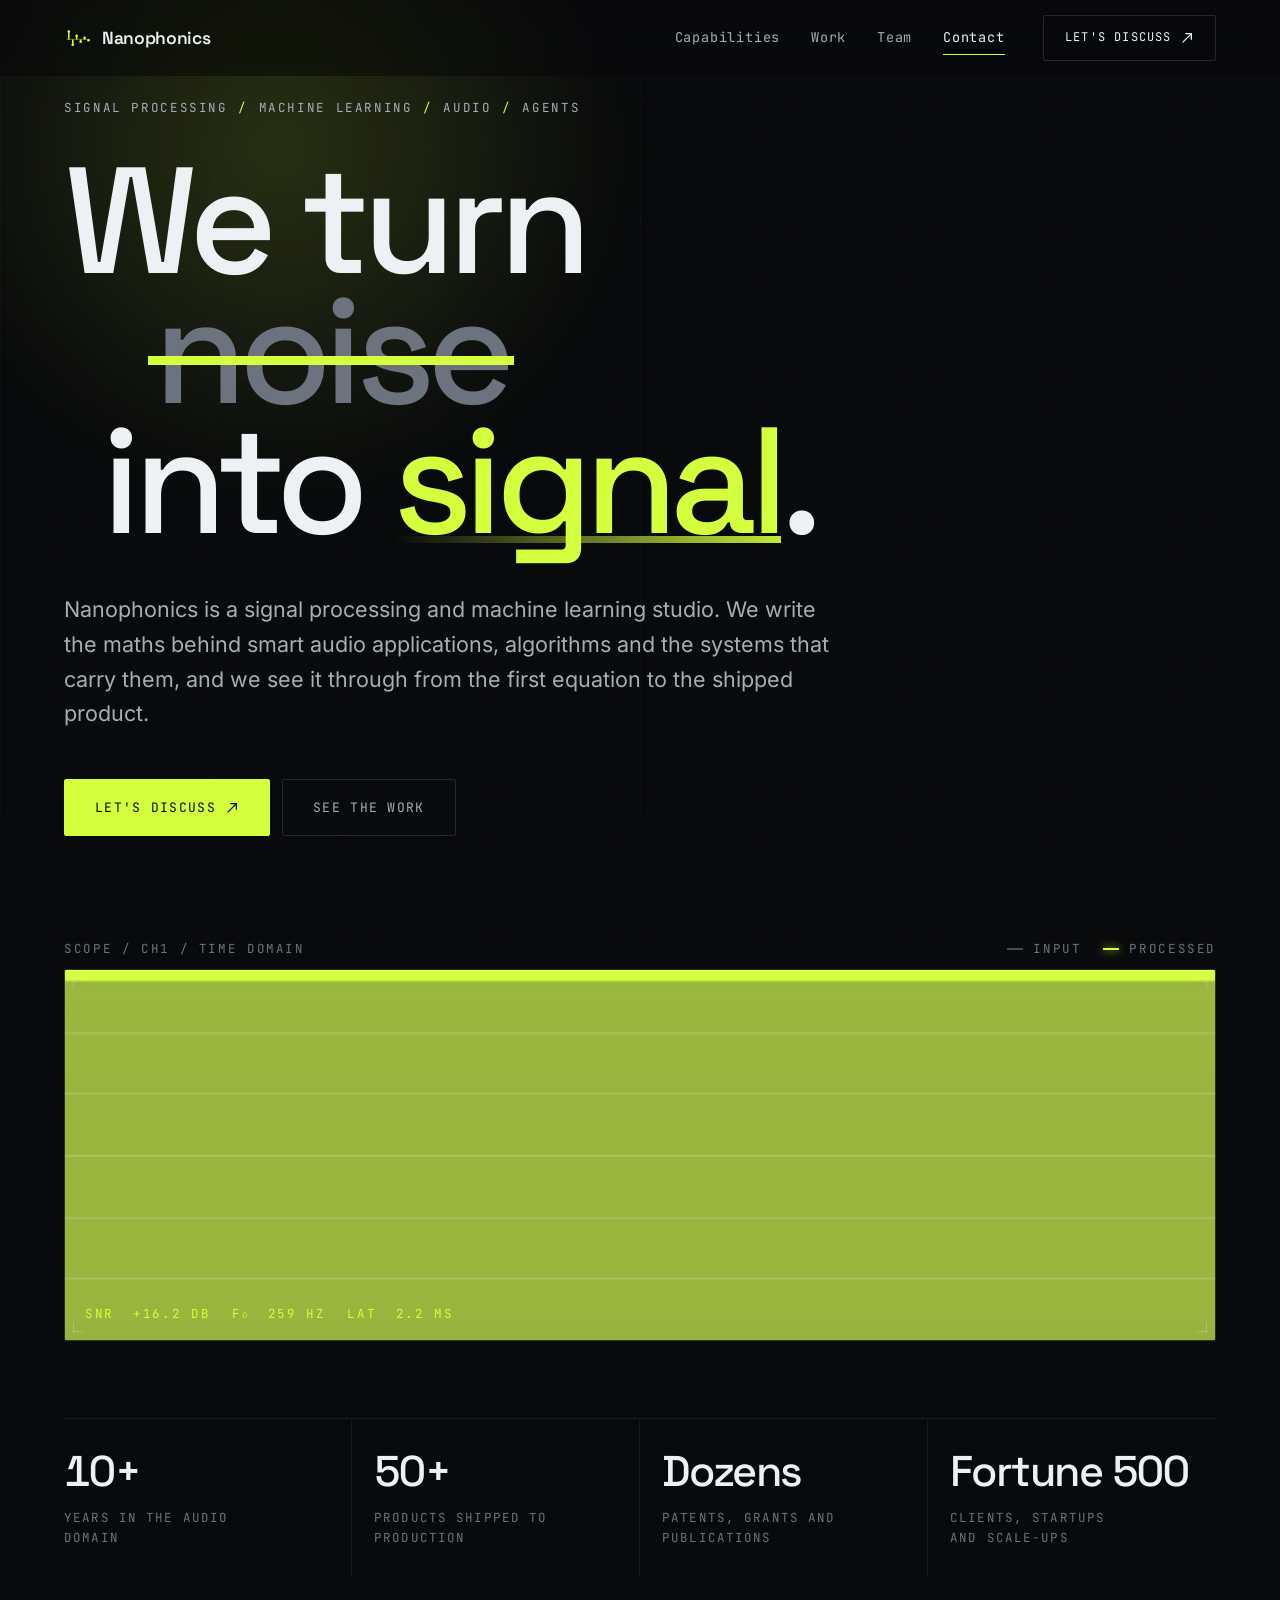
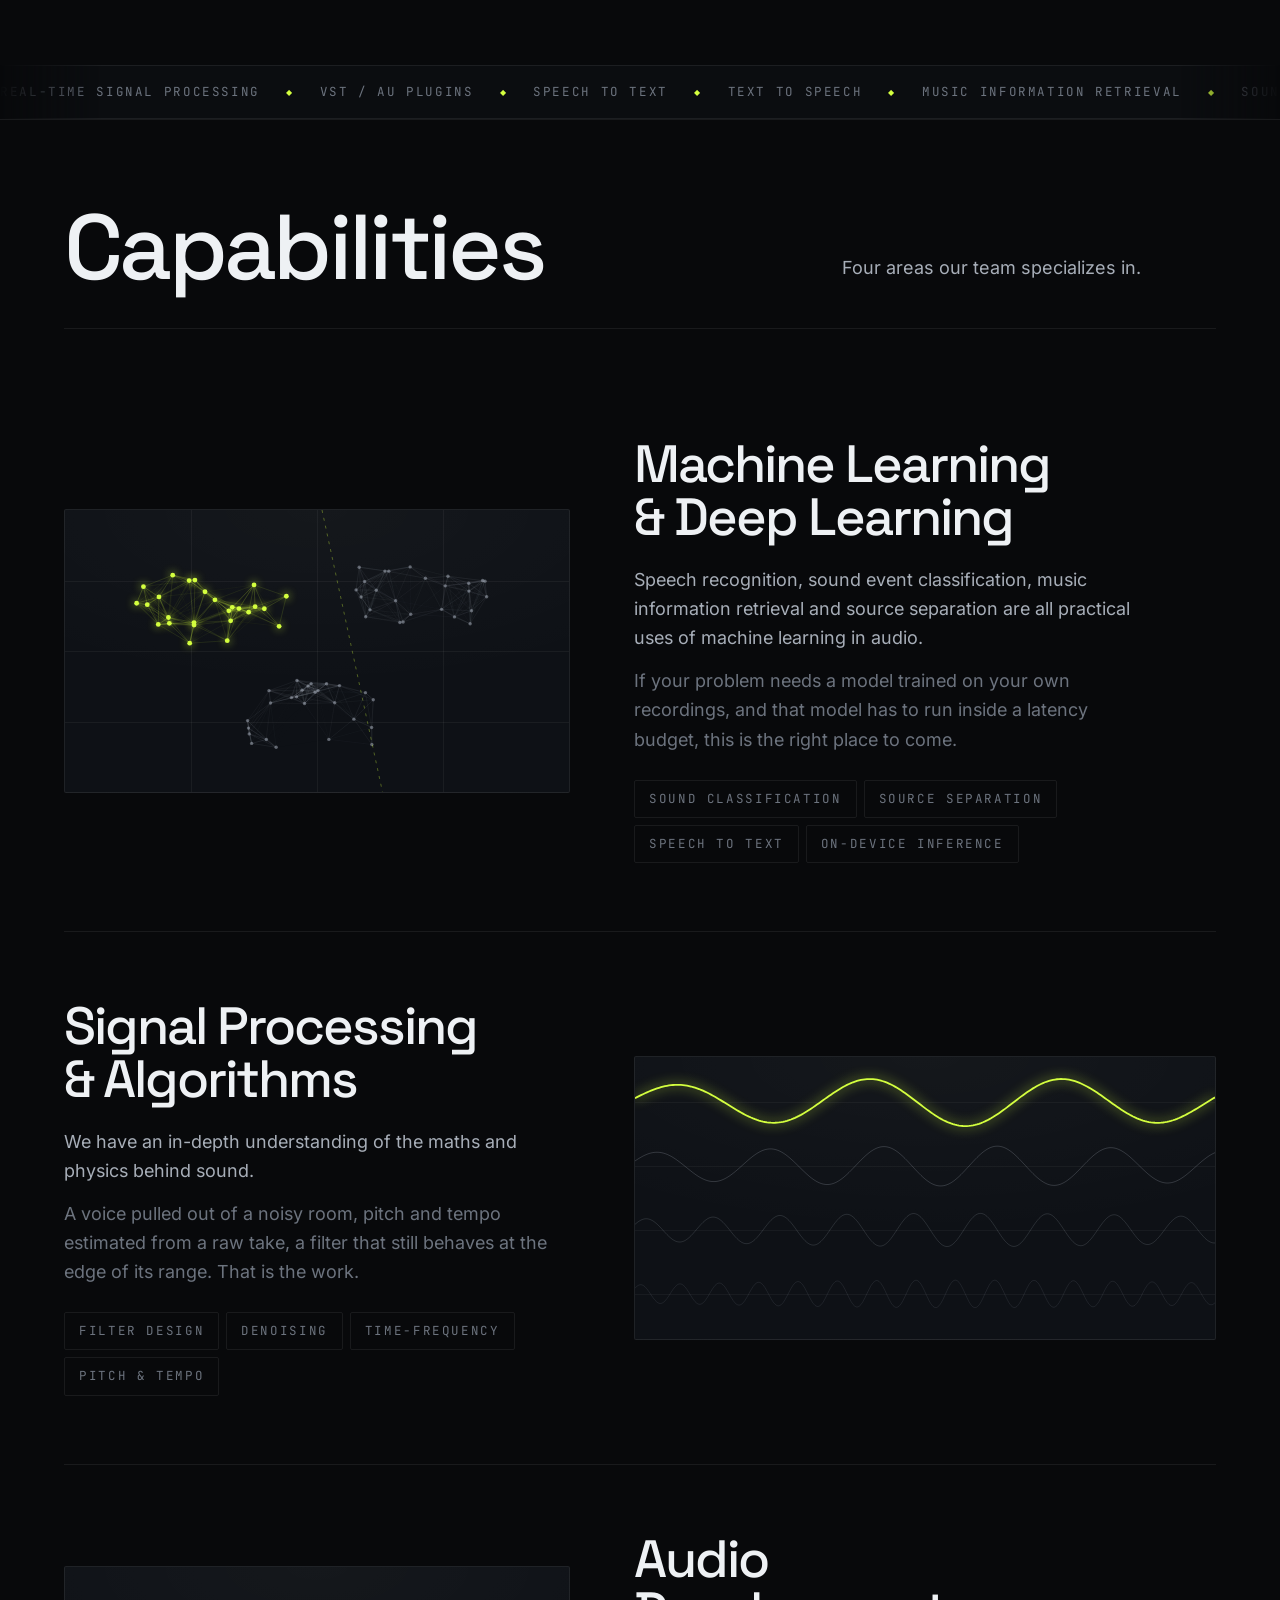
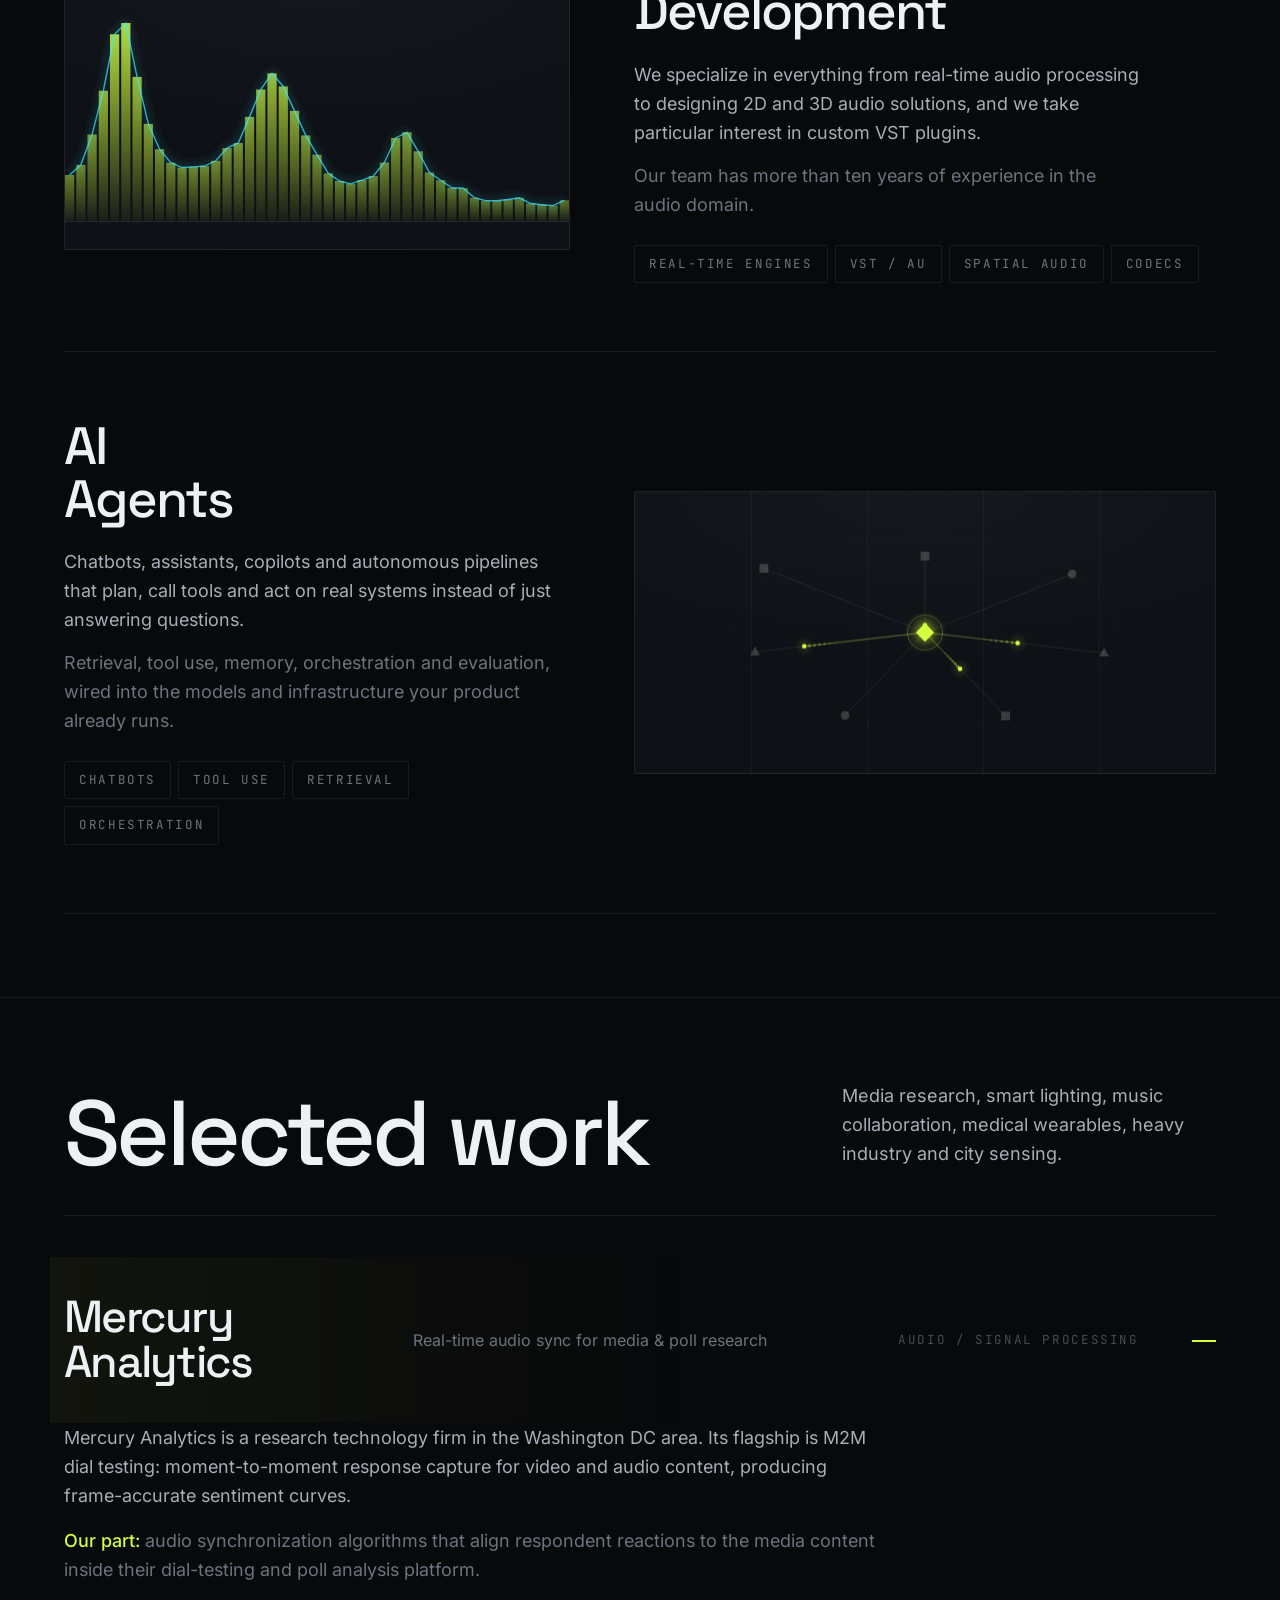
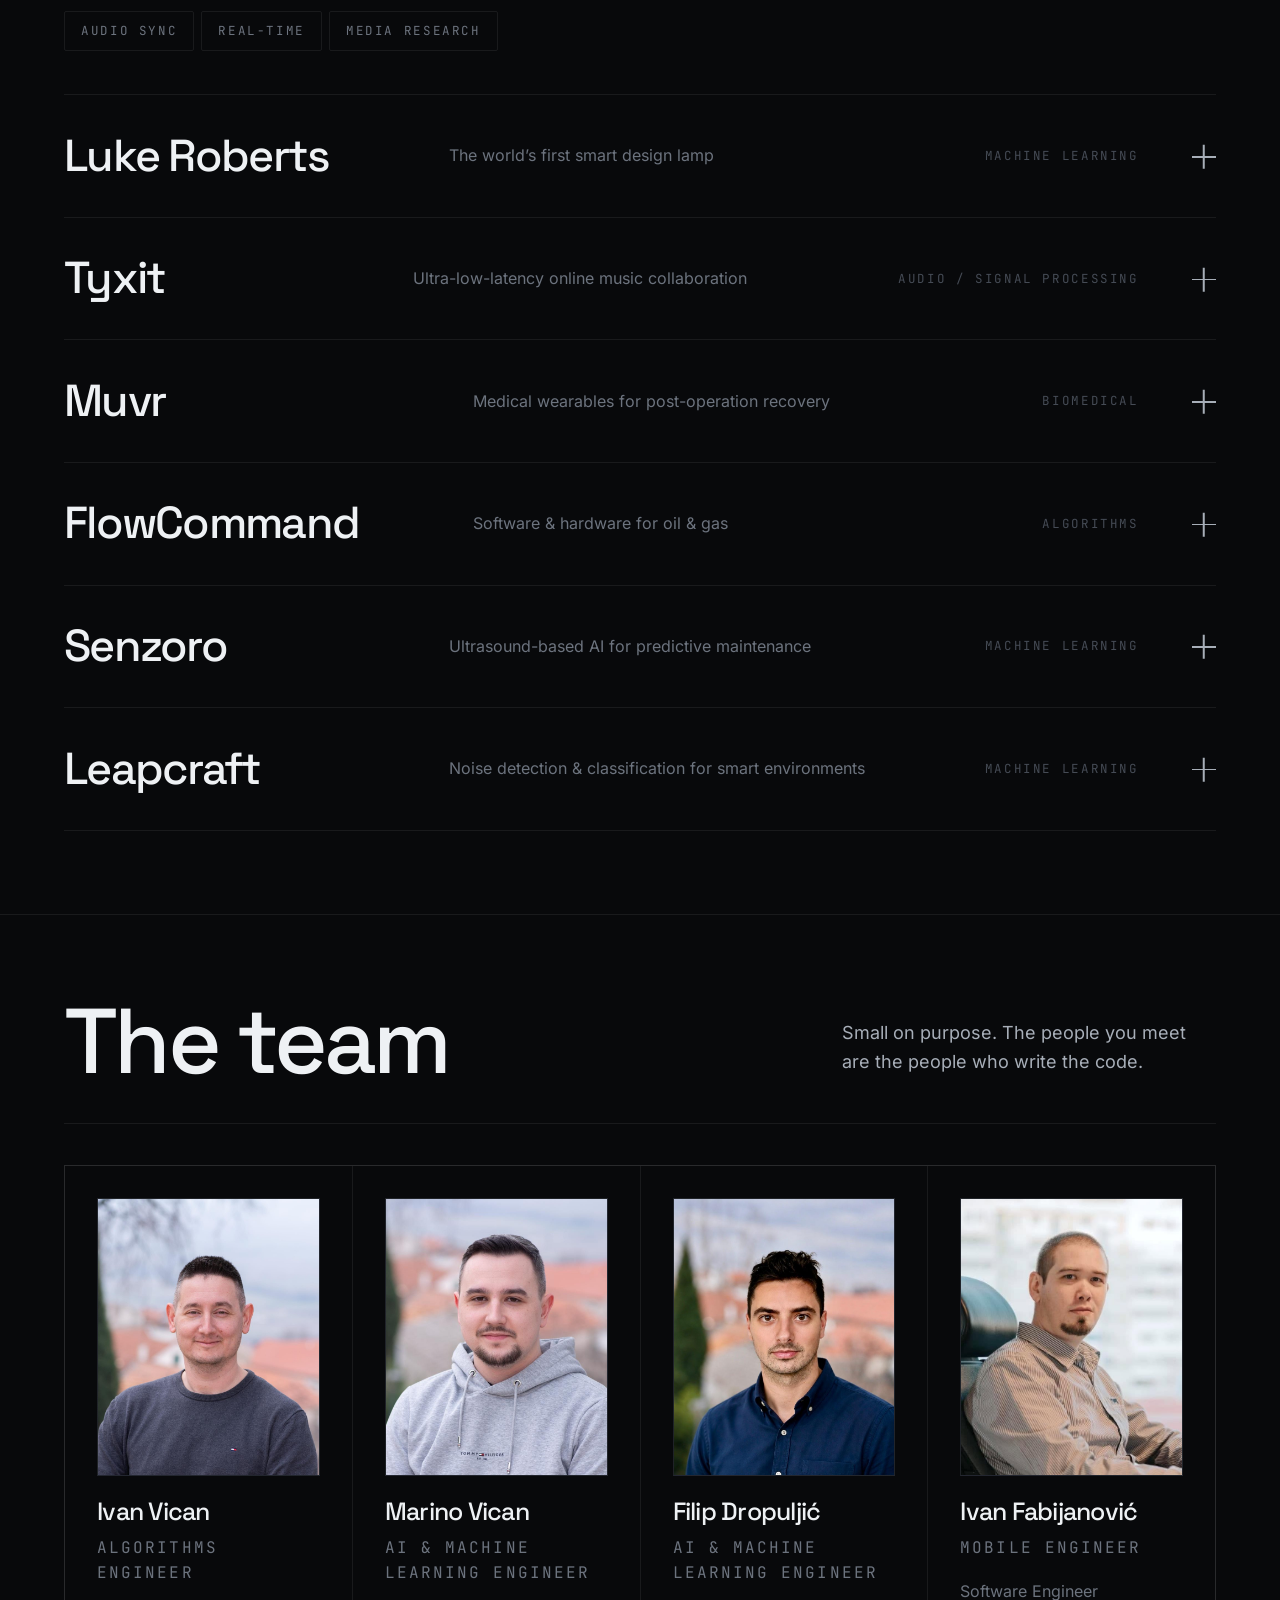
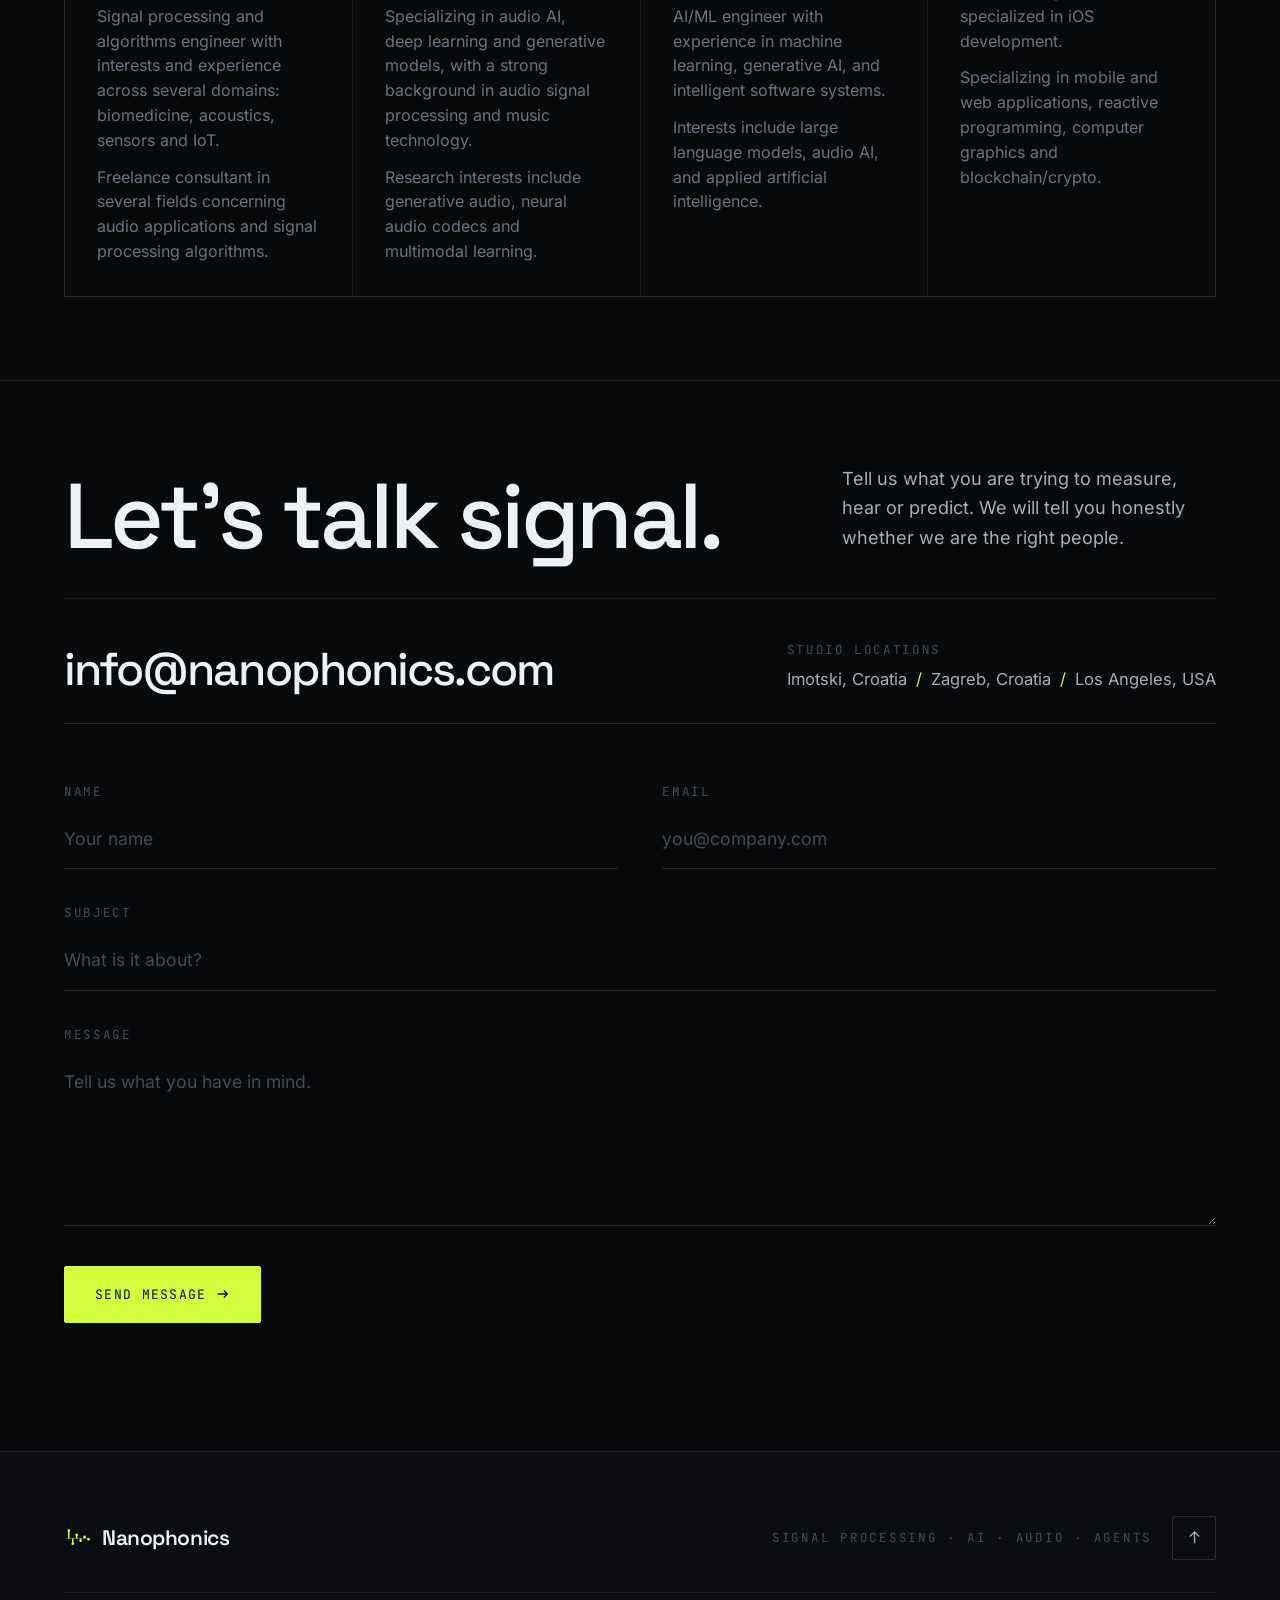
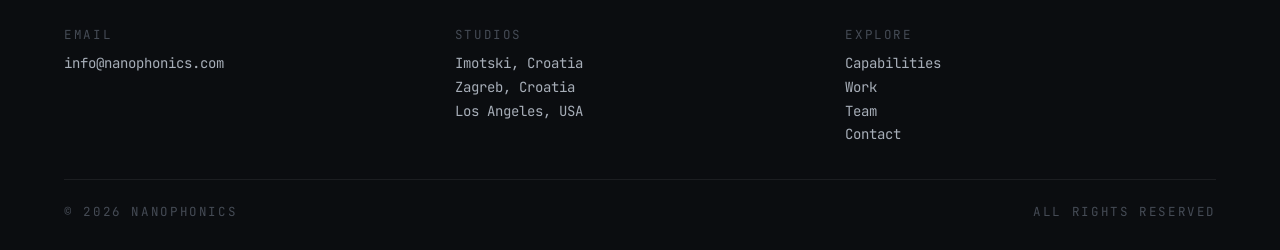
==== commit eb2b2127: "robots.txt and sitemap.xml, fresher og description Google still serves a snippet crawled from the ol" ====
--- a/index.html
+++ b/index.html
@@ -9,7 +9,7 @@
 
 <meta property="og:type" content="website" />
 <meta property="og:title" content="Nanophonics. We turn noise into signal." />
-<meta property="og:description" content="A signal processing and machine learning studio. Real-time audio, signal processing algorithms, ML, and native mobile." />
+<meta property="og:description" content="A signal processing and machine learning studio. Real-time audio, machine learning and AI agents, from the first equation to the shipped product." />
 <meta property="og:url" content="https://www.nanophonics.com/" />
 <meta property="og:image" content="https://www.nanophonics.com/assets/img/og.png" />
 <meta name="twitter:card" content="summary_large_image" />
